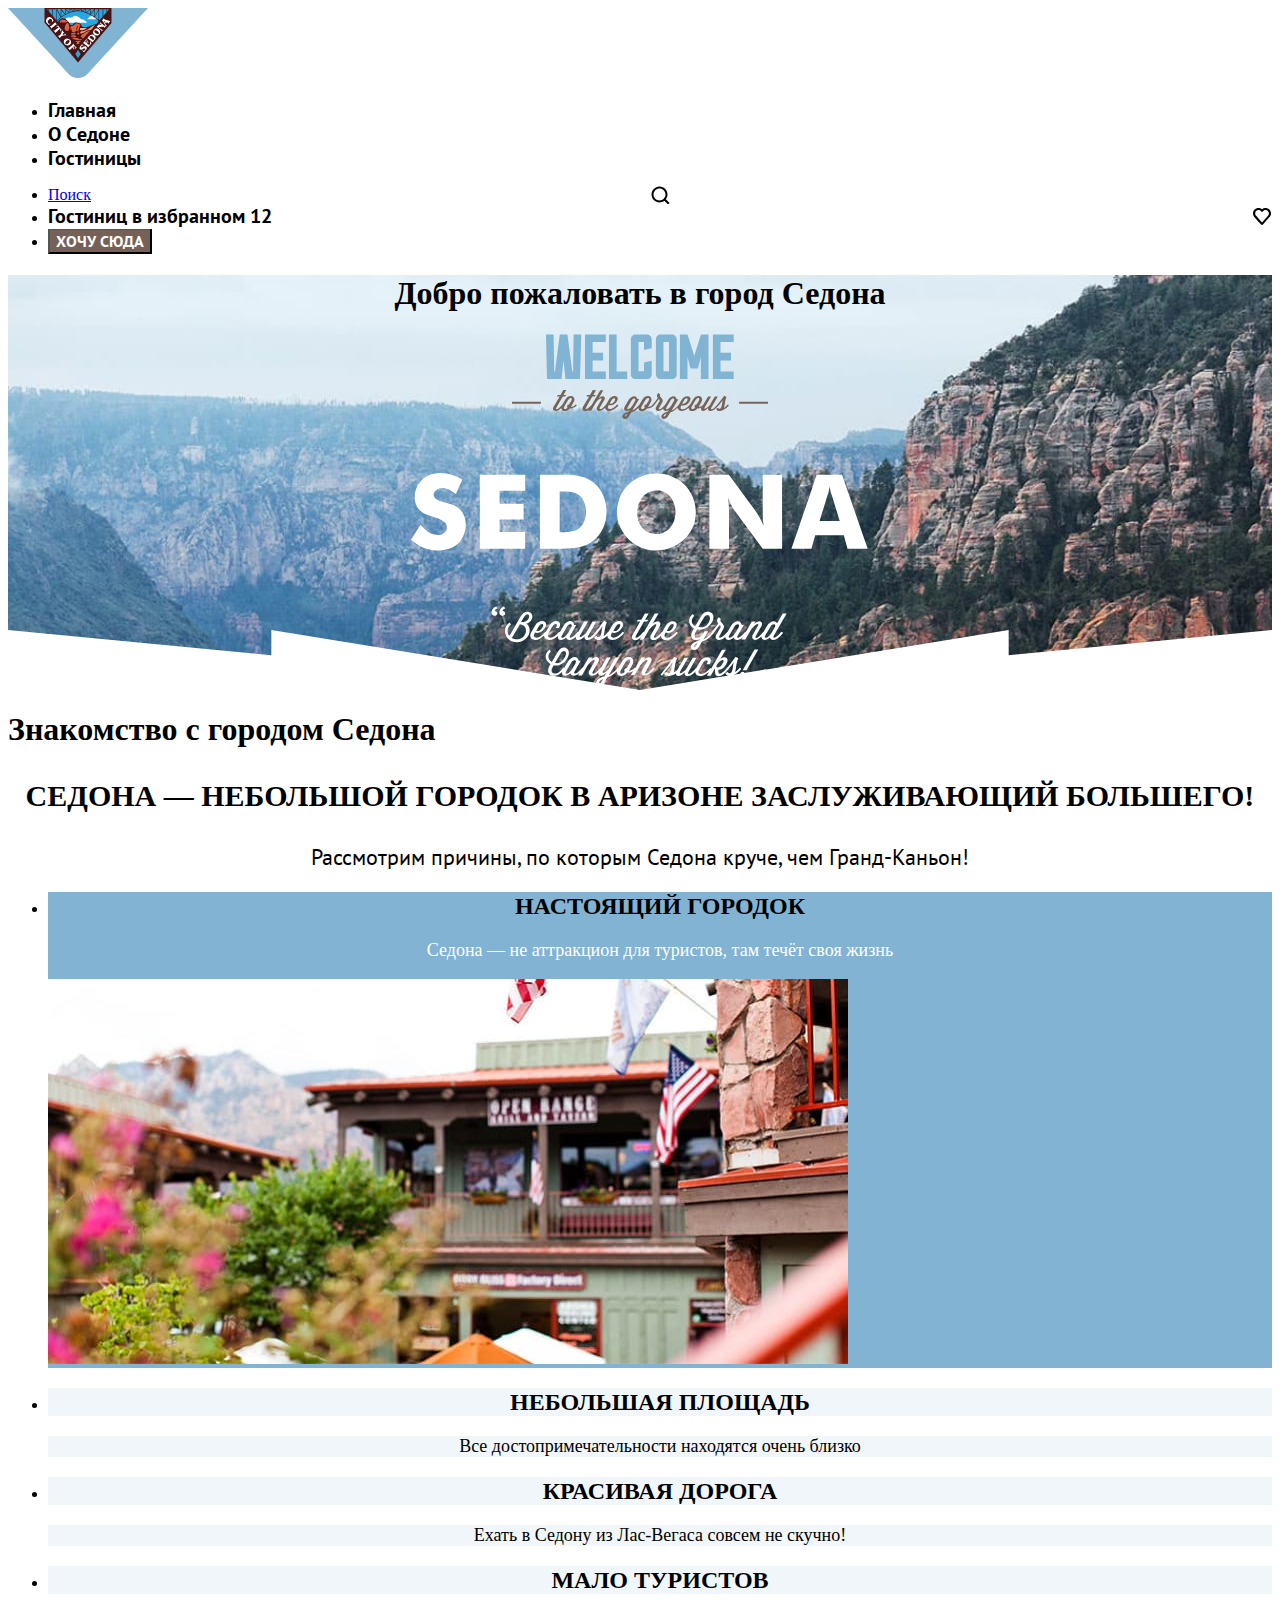
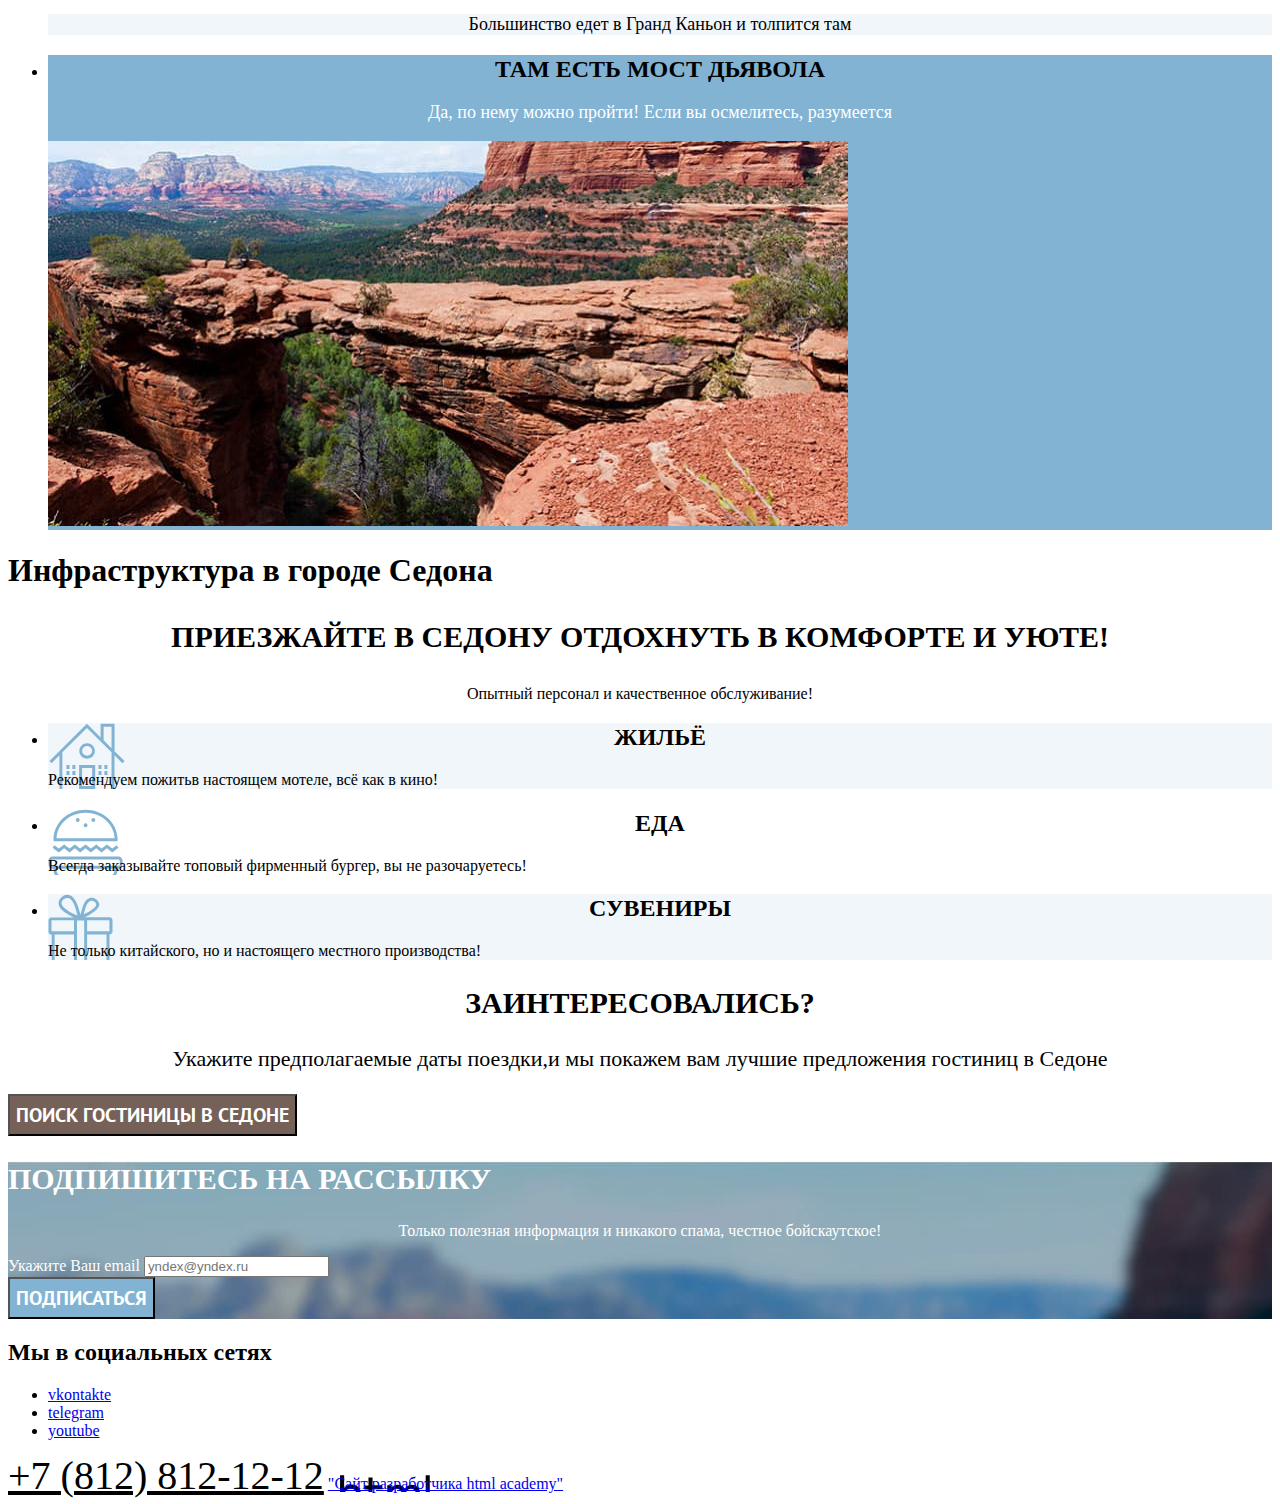
==== index.html @ d84a47a8 "Добавляет базовый стиль" ====
<!DOCTYPE html>
<html lang="ru">

  <head>
    <meta charset="utf-8">
    <link href="https://fonts.googleapis.com/css2?family=Amatic+SC:wght@400;700&display=swap" rel="stylesheet">
    <link rel="stylesheet" href="styles/styles.css">
    <title>HTML Academy: Седона</title>
  </head>

  <body>
    <header class="page-header" data-test="page-header">
      <a class="logo" href="index.html" aria-current="page">
        <img class="logo-image" src="images/logo.svg" width="140" height="70"
          alt="Коричневые горы на фоне голубого небо с белыми облаками.">
      </a>
      <nav class="navigation">
        <ul class="navigation-list">
          <li class="navigation-item">
            <a class="navigation-link" href="index.html">Главная</a>
          </li>
          <li class="navigation-item">
            <a class="navigation-link" href="#">О Cедоне</a>
          </li>
          <li class="navigation-item">
            <a class="navigation-link" href="catalog.html">Гостиницы</a>
          </li>
        </ul>
        <ul class="navigation-user">
          <li class="navigation-user-item-search">
            <a class="navigation-user-link" href="#">
              <span class="visually-hidden">Поиск
              </span>
            </a>
          </li>
          <li class="navigation-user-item-heart">
            <a class="navigation-link" href="#">
              <span class="visually-hidden">Гостиниц в избранном 12
              </span>
            </a>
          </li>
          <li class="navigation-user-item">
            <button class="navigation-button" type="submit">Хочу сюда</button>
          </li>
        </ul>
      </nav>
    </header>

    <main class="main-part">
      <section class="hero" data-test="hero">
        <h1 class="visually-hidden">Добро пожаловать в город Седона</h1>
        <img class="welcome-image" src="images/welcome.svg" width="458" height="352"
          alt="Welcome to the gorgeous Sedona, because the Grand Canyon sucks!">
      </section>
      <section class="advantages" data-test="advantages">
        <h1 class="visually-hidden">Знакомство с городом Седона</h1>
        <p class="advantages-header">Седона — небольшой городок в Аризоне заслуживающий большего!</p>
        <p class="advantages-text">Рассмотрим причины, по которым Седона круче, чем Гранд-Каньон!</p>
        <ul class="advantages-list">
          <li class="advantages-item">
            <div class="photo">
              <h2 class="advantages-title">Настоящий городок</h2>
              <p class="advantages-description">Седона — не аттракцион для туристов, там течёт своя жизнь</p>
              <img class="advantages-image" src="images/advantages.jpg" width="800" height="385"
                alt="Улица Седоны. Зеленые кусты с розовыми цветами,фасад домов, фасадные флаги вдали виднеется-размытый фон коричневых гор.">
            </div>
          </li>
          <li class="advantages-item">
            <h2 class="advantages-title">Небольшая площадь</h2>
            <p class="advantages-description">Все достопримечательности находятся очень близко</p>
          </li>
          <li class="advantages-item">
            <h2 class="advantages-title">Красивая дорога</h2>
            <p class="advantages-description">Ехать в Седону из Лас-Вегаса совсем не скучно!</p>
          </li>
          <li class="advantages-item">
            <h2 class="advantages-title">Мало туристов</h2>
            <p class="advantages-description">Большинство едет в Гранд Каньон и толпится там</p>
          </li>
          <li class="advantages-item">
            <div class="photo">
              <h2 class="advantages-title">Там есть мост дьявола</h2>
              <p class="advantages-description">Да, по нему можно пройти! Если вы осмелитесь, разумеется</p>
              <img class="advantages-image" src="images/devil-bridge.jpg" width="800" height="385"
                alt="Горный пейзажа, каменное соединение в виде моста">
            </div>
          </li>
        </ul>
      </section>

      <section class="infrastructure" data-test="infrastructure">
        <h1 class="visually-hidden">Инфраструктура в городе Седона</h1>
        <p class="infrastructure-header">Приезжайте в Седону отдохнуть в комфорте и уюте!</p>
        <p class="infrastructure-text">Опытный персонал и качественное обслуживание!</p>
        <ul class="infrastructure-list">
          <li class="infrastructure-item">
            <div class="numbers">
              <h2 class="infrastructure-title">Жильё</h2>
              <p class="infrastructure-description">Рекомендуем пожитьв настоящем мотеле, всё как в кино!</p>
            </div>
          </li>

          <li class="infrastructure-item">
            <div class="food">
              <h2 class="infrastructure-title">Еда</h2>
              <p class="infrastructure-description">Всегда заказывайте топовый фирменный бургер, вы не разочаруетесь!
              </p>
            </div>
          </li>

          <li class="infrastructure-item">
            <div class="souvenir">
              <h2 class="infrastructure-title">Сувениры</h2>
              <p class="infrastructure-description">Не только китайского, но и настоящего местного производства!</p>
            </div>
          </li>
        </ul>
      </section>

      <section class="search" data-test="search">
        <h2 class="search-header">Заинтересовались?</h2>
        <p class="search-text">Укажите предполагаемые даты поездки,и мы покажем вам лучшие предложения гостиниц в
          Седоне
        </p>
        <button class="search-button" type="button">ПОИСК ГОСТИНИЦЫ В СЕДОНЕ</button>

      </section>

    </main>

    <footer class="page-footer" data-test="main-footer">
      <section class="subscribe">
        <div class="subscribe-page">
          <h2 class="subscribe-header">Подпишитесь на рассылку</h2>
          <p class="subscribe-text">Только полезная информация и никакого спама, честное бойскаутское!</p>
          <form class="subscribe-form" action="https://echo.htmlacademy.ru/" method="post">
            <label for="subscribe-email">Укажите Ваш email</label>
            <input type="email" id="subscribe-email" aria-label="Ваш e-mail" placeholder="yndex@yndex.ru">
            <button class="subscribe-button" type="submit">Подписаться</button>
          </form>
        </div>
      </section>


      <section class="contact">
        <h2 class="visually-hidden">Мы в социальных сетях</h2>
        <ul class="contact-list">
          <li class="contact-item">
            <div class="vkontakte">
              <a class="-contact-button" href="https://vk.com/htmlacademy">
                <span class="visually-hidden">vkontakte</span>
              </a>
            </div>
          </li>
          <li class="contact-item">
            <div class="telegram">
              <a class="button" href="https://t.me/htmlacademy">
                <span class="visually-hidden">telegram</span>
              </a>
            </div>
          </li>
          <li class="contact-item">
            <div class="youtube">
              <a class="contact-button" href="https://www.youtube.com/user/htmlacademyru">
                <span class="visually-hidden">youtube</span>
              </a>
            </div>
          </li>

        </ul>
        <a class="contact-phon" href="tel:88128121212"> +7 (812) 812-12-12</a>
        <a class="contact-website-htmlacademy" href="https://htmlacademy.ru">
          <span class="visually-hidden">"Сайт разработчика html academy"</span>
        </a>
      </section>
    </footer>

  </body>

</html>
---- styles/styles.css ----
@font-face {
  font-family: "PT Sans";
  font-style: normal;
  font-weight: 400;
  src: url("../fonts/ptsans-400.woff2") format("woff2");
  font-display: swap;
}

@font-face {
  font-family: "PT Sans";
  font-style: normal;
  font-weight: 700;
  src: url("../fonts/ptsans-700.woff2") format("woff2");
  font-display: swap;
}

@font-face {
  font-family: "PT Sans";
  font-style: italic;
  font-weight: 400;
  src: url("../fonts/ptsans-400-italic.woff2") format("woff2");
  font-display: swap;
}

@font-face {
  font-family: "PT Sans";
  font-style: italic;
  font-weight: 700;
  src: url("../fonts/ptsans-700-italic.woff2") format("woff2");
  font-display: swap;
}

/* PT Sans Narrow */
@font-face {
  font-family: "PT Sans Narrow";
  font-style: normal;
  font-weight: 700;
  src: url("../fonts/ptsans-narrow-bold.woff2") format("woff2");
  font-display: swap;
}

.body {
  font-family: "PT Sans", sans-serif;
  font-size: 22px;
  line-height: 26px;
  color: #333333;
  background-color: #F2F2F2;
}

.page-header {
  color: #000000;
  background-color: #FFFFFF;
}

.navigation-link {
  font-family: "PT Sans";
  font-size: 20px;
  line-height: 24px;
  font-style: normal;
  font-weight: 700;
  text-decoration: none;
  text-align: center;
  color: #000000;
  background-color: #FFFFFF;
}

.navigation-button {
  font-family: 'PT Sans';
  font-style: normal;
  font-weight: 700;
  font-size: 16px;
  line-height: 20px;
  display: flex;
  align-items: center;
  text-align: center;
  text-transform: uppercase;
  text-decoration: none;
  color: #FFFFFF;
  background-color: #756157;
}

.navigation-user-item-search {
  background-image: url(../images/icons/search.svg);
  background-repeat: no-repeat;
  color: #000000;
  background-color: #ffffff;
  background-position: center
}

.navigation-user-item-heart {
  background-image: url(../images/icons/heart.svg);
  background-repeat: no-repeat;
  color: #000000;
  background-color: #ffffff;
  background-position: right;
}

.main-part {
  background-color: #FFFFFF;
}

.hero {
  background-image: url(../images/white-element.svg), url(../images/index-background.jpg);
  background-repeat: no-repeat;
  background-size: 100% auto, cover;
  text-align: center;
  color: #000000;
  background-color: #ffffff;
  background-position: center bottom, center top;
}

.advantages-header {
  font-style: normal;
  font-weight: 700;
  font-size: 30px;
  line-height: 36px;
  text-align: center;
  text-transform: uppercase;
  color: inherit;
}

.advantages-text {
  font-family: "PT Sans", sans-serif;
  font-size: 22px;
  line-height: 26px;
  font-weight: 400;
  text-align: center;
}

.advantages-title {
  font-style: normal;
  font-weight: 700;
  font-size: 24px;
  line-height: 28px;
  text-align: center;
  text-transform: uppercase;
  color: #000000;
  background-color: #83B3D31F;
}

.advantages-description {
  font-style: normal;
  font-size: 18px;
  line-height: 21px;
  font-weight: 400;
  text-align: center;
  color: inherit;
  background-color: #83B3D31F;
}

.infrastructure-header {
  font-style: normal;
  font-weight: 700;
  font-size: 30px;
  line-height: 36px;
  text-align: center;
  text-transform: uppercase;
  color: inherit
}

.infrastructure-text {
  font-style: normal;
  font-weight: 400;
  text-align: center;
  color: inherit;
}

.infrastructure-title {
  font-style: normal;
  font-weight: 700;
  font-size: 24px;
  line-height: 28px;
  text-align: center;
  text-transform: uppercase;
}

.advantages-description {
  font-style: normal;
  font-size: 18px;
  line-height: 21px;
  font-weight: 400;
  text-align: center;
  color: inherit;
}

.photo {
  color: #FFFFFF;
  background-color: #82B3D3;
}

.numbers {
  background-image: url("../images/advantege/numbers.svg");
  color: inherit;
  background-repeat: no-repeat;
  background-color: #83B3D31F
}

.food {
  background-image: url("../images/advantege/food.svg");
  color: inherit;
  background-color: #FFFFFF;
  background-repeat: no-repeat;
}

.souvenir {
  background-image: url("../images/advantege/souvenir.svg");
  color: inherit;
  background-repeat: no-repeat;
  background-color: #83B3D31F
}

.search-header {
  font-style: normal;
  font-weight: 700;
  font-size: 30px;
  line-height: 36px;
  text-align: center;
  text-transform: uppercase;
  color: #000000;
}

.search-text {
  font-style: normal;
  font-weight: 400;
  font-size: 22px;
  text-align: center;
  color: inherit;
}

.search-button {
  font-family: "PT Sans";
  font-style: normal;
  font-weight: 700;
  font-size: 20px;
  line-height: 36px;
  display: flex;
  align-items: center;
  text-align: center;
  text-transform: uppercase;
  color: #FFFFFF;
  background-color: #756157;
}

.page-footer {
  color: #000000;
  background-color: #FFFFFF;
}

.subscribe-page {
  background-image: url("../images/subscribe.jpg");
  background-repeat: no-repeat;
  background-size: 100% auto;
  color: #FFFFFF;
  background-color: #000000;
}

.subscribe-header {
  font-style: normal;
  font-weight: 700;
  font-size: 30px;
  line-height: 36px;
  text-transform: uppercase;
}

.subscribe-text {
  font-style: normal;
  font-weight: 400;
  text-align: center;
}

.subscribe-email {
  font-family: "PT Sans";
  font-style: normal;
  font-weight: 400;
  font-size: 18px;
  line-height: 24px;
  display: flex;
  align-items: center;
  color: #000000;
  background-color: #FFFFFF;
}

.subscribe-button {
  font-family: "PT Sans";
  font-style: normal;
  font-weight: 700;
  font-size: 20px;
  line-height: 36px;
  display: flex;
  align-items: center;
  text-align: center;
  text-transform: uppercase;
  color: #FFFFFF;
  background-color: #82B3D3;
}

.vkontakte {
  background-image: url("../images/social-networks/vkontakte.svg");
  background-repeat: no-repeat;
  background-size: 100% auto;
}

.telegram {
  background-image: url("../images/social-networks/telegram.svg");
  background-repeat: no-repeat;
  background-size: 100% auto;
}

.youtube {
  background-image: url("../images/social-networks/youtube.svg");
  background-repeat: no-repeat;
  background-size: 100% auto;
}

.contact-phon {
  font-style: normal;
  font-weight: 400;
  font-size: 40px;
  line-height: 40px;
  text-align: center;
  text-transform: uppercase;
  color: #000000;
}

.contact-website-htmlacademy {
  background-image: url("../images/html-academy.svg");
  background-repeat: no-repeat;
  background-size: 100% auto;
}

.main-internal {
  color: #000000;
  background-color: #FFFFFF;
}

.breadcrumbs-link {
  font-style: normal;
  font-weight: 400;
  font-size: 16px;
  line-height: 21px;
  color: #FFFFFF;
  background-color: #000000;
  text-decoration: none;
  text-align: center;
}

.filter-hotels {
  font-style: normal;
  font-weight: 700;
  font-size: 60px;
  line-height: 78px;
  color: #FFFFFF;
  background-color: #000000;
}

.filter-title {
  font-style: normal;
  font-weight: 700;
  font-size: 20px;
  line-height: 24px;
  text-transform: capitalize;
  color: #FFFFFF;
  background-color: #000000;
}

.control-input {
  font-family: "PT Sans";
  font-style: normal;
  font-weight: 400;
  font-size: 18px;
  line-height: 23px;
  color: #FFFFFF;
  background-color: #000000;
}

.filter-item {
  font-style: normal;
  font-weight: 400;
  font-size: 18px;
  line-height: 23px;
  color: #FFFFFF;
  background-color: #000000;
}

.button-submit {
  font-family: "PT Sans";
  font-style: normal;
  font-weight: 700;
  font-size: 16px;
  line-height: 20px;
  display: flex;
  align-items: center;
  text-align: center;
  text-transform: uppercase;
  text-decoration: none;
  color: #FFFFFF;
  background-color: #82B3D3;
}

.button-reset {
  font-family: "PT Sans";
  font-style: normal;
  font-weight: 700;
  font-size: 16px;
  line-height: 20px;
  display: flex;
  align-items: center;
  text-align: center;
  text-decoration: none;
  text-transform: uppercase;
  color: #FFFFFF;
}

.select-control {
  font-family: "PT Sans";
  font-style: normal;
  font-weight: 700;
  font-size: 30px;
  line-height: 36px;
  text-transform: uppercase;
  color: #000000;
  background-color: #FFFFFF;
}

.select-control-list {
  font-family: "PT Sans";
  font-style: normal;
  font-weight: 400;
  font-size: 18px;
  line-height: 21px;
  color: #333333;
  background-color: #FFFFFF;
}

.button-table {
  font-family: "PT Sans";
  background-image: url("../images/sorting/table.svg");
  background-repeat: no-repeat;
  font-style: normal;
  font-weight: 400;
  font-size: 18px;
  line-height: 21px;
  text-transform: lowercase;
  text-align: center;
  color: #000000;
  background-color: #FFFFFF;
}

.button-one {
  font-family: "PT Sans";
  background-image: url("../images/sorting/one.svg");
  background-repeat: no-repeat;
  font-style: normal;
  font-weight: 400;
  font-size: 18px;
  line-height: 21px;
  text-align: center;
  text-transform: lowercase;
  color: #000000;
  background-color: #FFFFFF;
}

.button-list {
  font-family: "PT Sans";
  background-image: url("../images/sorting/list.svg");
  background-repeat: no-repeat;
  font-style: normal;
  font-weight: 400;
  font-size: 18px;
  line-height: 21px;
  text-align: center;
  text-transform: lowercase;
  color: #000000;
  background-color: #FFFFFF;
}

.hotel-card-title {
  font-style: normal;
  font-weight: 700;
  font-size: 24px;
  line-height: 28px;
  color: #000000;
  background-color: #FFFFFF;
}

.hotel-card-type hotel-card-price {
  font-family: 'PT Sans';
  font-style: normal;
  font-weight: 400;
  font-size: 18px;
  line-height: 21px;
  color: #333333;
  background-color: #FFFFFF;
}

.button-more {
  font-family: 'PT Sans';
  font-style: normal;
  font-weight: 700;
  font-size: 16px;
  line-height: 20px;
  display: flex;
  align-items: center;
  text-align: center;
  text-transform: uppercase;
  color: #FFFFFF;
  background-color: #756157;
  text-decoration: none;
}

.button-favorites-active {
  font-family: 'PT Sans';
  font-style: normal;
  font-weight: 700;
  font-size: 16px;
  line-height: 20px;
  display: flex;
  align-items: center;
  text-align: center;
  text-transform: uppercase;
  color: #FFFFFF;
  flex: none;
  text-decoration: none;
  background-color: #7DB54F;
}

.button-favorites {
  font-family: 'PT Sans';
  font-style: normal;
  font-weight: 700;
  font-size: 16px;
  line-height: 20px;
  display: flex;
  align-items: center;
  text-align: center;
  text-decoration: none;
  text-transform: uppercase;
  color: #FFFFFF;
  flex: none;
  background-color: #82B3D3;
}

.pagination-item {
  font-family: 'PT Sans';
  font-size: 20px;
  line-height: 36px;
  color: #FFFFFF;
  text-decoration: none;
}

.pagination-item-current {
  font-family: 'PT Sans';
  font-style: normal;
  font-weight: 700;
  font-size: 20px;
  line-height: 36px;
  display: flex;
  align-items: center;
  text-align: center;
  text-decoration: none;
  text-transform: uppercase;
  color: #000000;
  background-color: #F2F2F2;
}

pagination-item-next {
  font-family: 'PT Sans';
  font-style: normal;
  font-weight: 400;
  font-size: 22px;
  line-height: 26px;
  text-decoration: none;

}
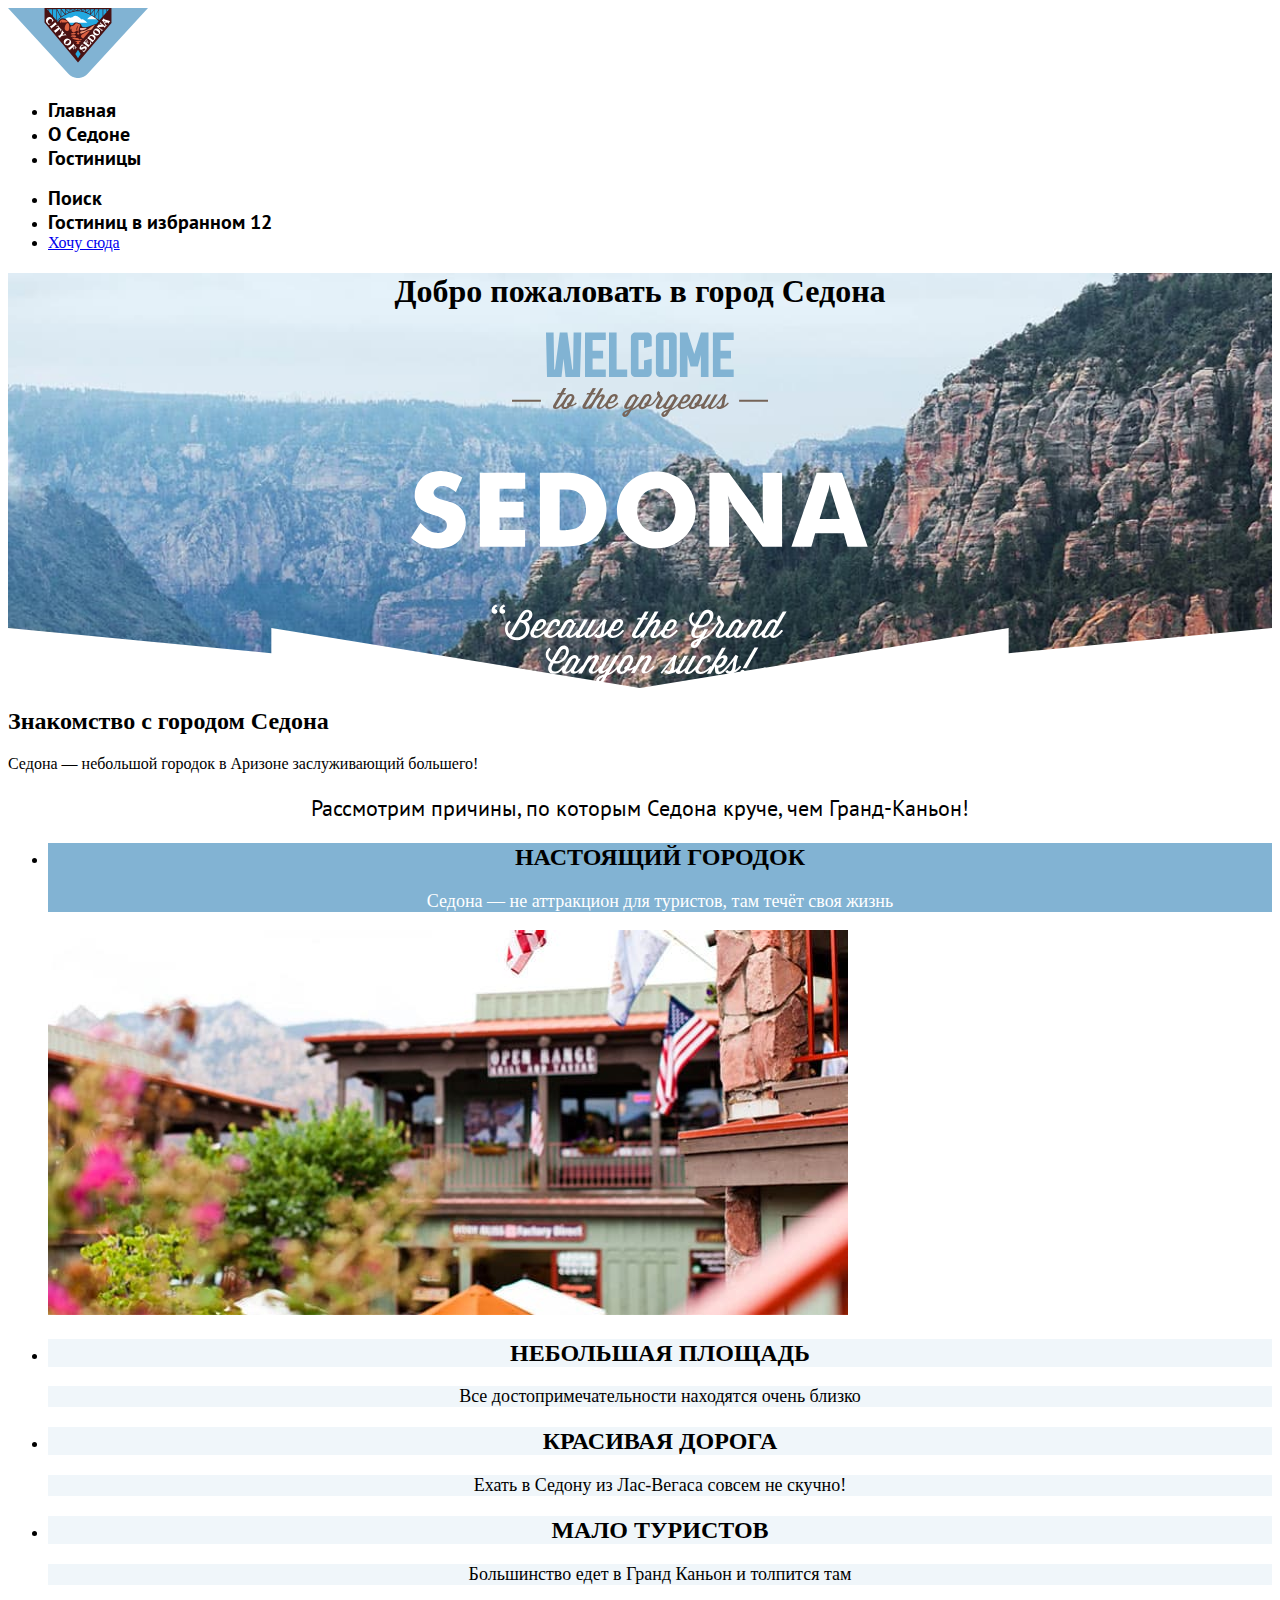
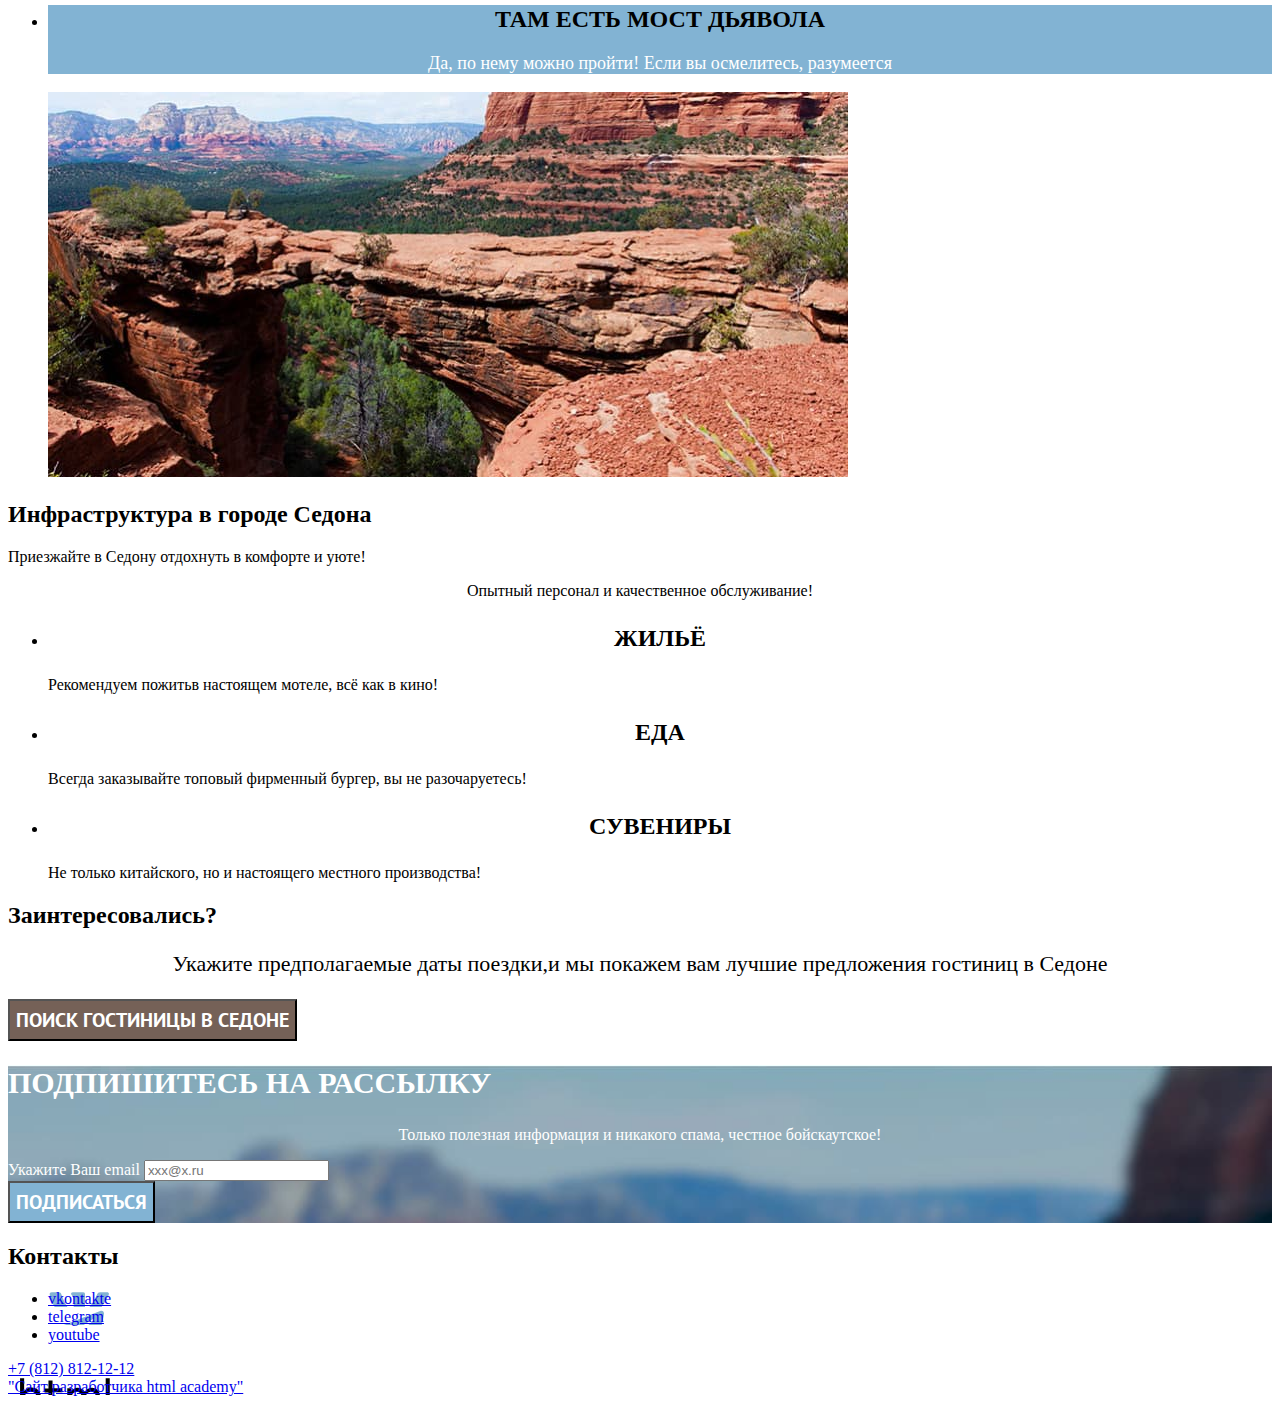
==== commit c403430c: "Добавляет Сетку для главной страницы" ====
--- a/index.html
+++ b/index.html
@@ -3,178 +3,169 @@
 
   <head>
     <meta charset="utf-8">
-    <link href="https://fonts.googleapis.com/css2?family=Amatic+SC:wght@400;700&display=swap" rel="stylesheet">
+    <link rel="stylesheet" href="styles/normalize.css">
     <link rel="stylesheet" href="styles/styles.css">
     <title>HTML Academy: Седона</title>
   </head>
 
   <body>
-    <header class="page-header" data-test="page-header">
-      <a class="logo" href="index.html" aria-current="page">
-        <img class="logo-image" src="images/logo.svg" width="140" height="70"
-          alt="Коричневые горы на фоне голубого небо с белыми облаками.">
-      </a>
-      <nav class="navigation">
-        <ul class="navigation-list">
-          <li class="navigation-item">
-            <a class="navigation-link" href="index.html">Главная</a>
-          </li>
-          <li class="navigation-item">
-            <a class="navigation-link" href="#">О Cедоне</a>
-          </li>
-          <li class="navigation-item">
-            <a class="navigation-link" href="catalog.html">Гостиницы</a>
-          </li>
-        </ul>
-        <ul class="navigation-user">
-          <li class="navigation-user-item-search">
-            <a class="navigation-user-link" href="#">
-              <span class="visually-hidden">Поиск
-              </span>
-            </a>
-          </li>
-          <li class="navigation-user-item-heart">
-            <a class="navigation-link" href="#">
-              <span class="visually-hidden">Гостиниц в избранном 12
-              </span>
-            </a>
-          </li>
-          <li class="navigation-user-item">
-            <button class="navigation-button" type="submit">Хочу сюда</button>
-          </li>
-        </ul>
-      </nav>
-    </header>
+    <div class="container">
+      <header class="page-header" data-test="page-header">
+        <a class="logo" href="index.html" aria-current="page">
+          <img class="logo-image" src="images/logo.svg" width="140" height="70"
+            alt="Коричневые горы на фоне голубого небо с белыми облаками.">
+        </a>
+        <nav class="navigation">
+          <ul class="navigation-list">
+            <li class="navigation-item">
+              <a class="navigation-link" href="index.html">Главная</a>
+            </li>
+            <li class="navigation-item">
+              <a class="navigation-link" href="#">О Cедоне</a>
+            </li>
+            <li class="navigation-item">
+              <a class="navigation-link" href="catalog.html">Гостиницы</a>
+            </li>
+          </ul>
+          <ul class="navigation-list navigation-user">
+            <li class="navigation-item">
+              <a class="navigation-link" href="#">
+                <span class="visually-hidden">Поиск</span>
+              </a>
+            </li>
+            <li class="navigation-item">
+              <a class="navigation-link" href="#">
+                <span class="visually-hidden">Гостиниц в избранном </span>
+                <span class="navigation-user-quantity">12</span>
+              </a>
+            </li>
+            <li class="navigation-user-item">
+              <a class="navigation-user-button" href="#">Хочу сюда</a>
+            </li>
+          </ul>
+        </nav>
+      </header>
 
-    <main class="main-part">
-      <section class="hero" data-test="hero">
-        <h1 class="visually-hidden">Добро пожаловать в город Седона</h1>
-        <img class="welcome-image" src="images/welcome.svg" width="458" height="352"
-          alt="Welcome to the gorgeous Sedona, because the Grand Canyon sucks!">
-      </section>
-      <section class="advantages" data-test="advantages">
-        <h1 class="visually-hidden">Знакомство с городом Седона</h1>
-        <p class="advantages-header">Седона — небольшой городок в Аризоне заслуживающий большего!</p>
-        <p class="advantages-text">Рассмотрим причины, по которым Седона круче, чем Гранд-Каньон!</p>
-        <ul class="advantages-list">
-          <li class="advantages-item">
-            <div class="photo">
-              <h2 class="advantages-title">Настоящий городок</h2>
-              <p class="advantages-description">Седона — не аттракцион для туристов, там течёт своя жизнь</p>
-              <img class="advantages-image" src="images/advantages.jpg" width="800" height="385"
-                alt="Улица Седоны. Зеленые кусты с розовыми цветами,фасад домов, фасадные флаги вдали виднеется-размытый фон коричневых гор.">
+      <main class="main-container main-part">
+        <div class="page-container">
+          <section class="hero" data-test="hero">
+            <h1 class="visually-hidden">Добро пожаловать в город Седона</h1>
+            <img class="welcome-image" src="images/welcome.svg" width="458" height="352"
+              alt="Welcome to the gorgeous Sedona, because the Grand Canyon sucks!">
+          </section>
+          <section class="advantages" data-test="advantages">
+            <h2 class="visually-hidden">Знакомство с городом Седона</h2>
+            <p class="advantages-basic">Седона — небольшой городок в Аризоне заслуживающий большего!</p>
+            <p class="advantages-text">Рассмотрим причины, по которым Седона круче, чем Гранд-Каньон!</p>
+            <ul class="advantages-list">
+              <li class="photo-advantages-item">
+                <div class="photo">
+                  <h2 class="advantages-title">Настоящий городок</h2>
+                  <p class="advantages-description">Седона — не аттракцион для туристов, там течёт своя жизнь</p>
+                </div>
+                <img class="advantages-image" src="images/advantages.jpg" width="800" height="385"
+                  alt="Улица Седоны. Зеленые кусты с розовыми цветами,фасад домов, фасадные флаги вдали виднеется-размытый фон коричневых гор.">
+              </li>
+              <li class="advantages-item">
+                <div class="columns-advantages-item">
+                  <h2 class="advantages-title">Небольшая площадь</h2>
+                  <p class="advantages-description">Все достопримечательности находятся очень близко</p>
+                </div>
+              </li>
+              <li class="advantages-item">
+                <div class="columns-advantages-item">
+                  <h2 class="advantages-title">Красивая дорога</h2>
+                  <p class="advantages-description">Ехать в Седону из Лас-Вегаса совсем не скучно!</p>
+                </div>
+              </li>
+              <li class="advantages-item">
+                <div class="columns-advantages-item">
+                  <h2 class="advantages-title">Мало туристов</h2>
+                  <p class="advantages-description">Большинство едет в Гранд Каньон и толпится там</p>
+                </div>
+              </li>
+              <li class="photo-advantages-item">
+                <div class="photo">
+                  <h2 class="advantages-title">Там есть мост дьявола</h2>
+                  <p class="advantages-description">Да, по нему можно пройти! Если вы осмелитесь, разумеется</p>
+                </div>
+                <img class="advantages-image" src="images/devil-bridge.jpg" width="800" height="385"
+                  alt="Горный пейзажа, каменное соединение в виде моста">
+              </li>
+            </ul>
+          </section>
+          <section class="infrastructure" data-test="infrastructure">
+            <h2 class="visually-hiddenparental">Инфраструктура в городе Седона</h2>
+            <p class="infrastructure-basic">Приезжайте в Седону отдохнуть в комфорте и уюте!</p>
+            <p class="infrastructure-text">Опытный персонал и качественное обслуживание!</p>
+            <ul class="infrastructure-list">
+              <li class="infrastructure-item">
+                <h3 class="infrastructure-title">Жильё</h3>
+                <p class="infrastructure-description">Рекомендуем пожитьв настоящем мотеле, всё как в кино!</p>
+              </li>
+              <li class="infrastructure-item">
+                <h3 class="infrastructure-title">Еда</h3>
+                <p class="infrastructure-description">Всегда заказывайте топовый фирменный бургер, вы не
+                  разочаруетесь! </p>
+              </li>
+              <li class="infrastructure-item">
+                <div class="title">
+                  <h3 class="infrastructure-title">Сувениры</h3>
+                </div>
+                <div class="description">
+                  <p class="infrastructure-description">Не только китайского, но и настоящего местного производства!
+                  </p>
+                </div>
+              </li>
+            </ul>
+          </section>
+          <section class="search" data-test="search">
+            <h2 class="search-basic">Заинтересовались?</h2>
+            <p class="search-text">Укажите предполагаемые даты поездки,и мы покажем вам лучшие предложения гостиниц в
+              Седоне </p>
+            <button class="search-button" type="button">Поиск гостиницы в Седоне </button>
+          </section>
+          <section class="subscribe">
+            <div class="subscribe-page">
+              <h2 class="subscribe-header">Подпишитесь на рассылку</h2>
+              <p class="subscribe-text">Только полезная информация и никакого спама, честное бойскаутское!</p>
+              <form class="subscribe-form" action="https://echo.htmlacademy.ru/" method="post">
+                <label for="subscribe-email">Укажите Ваш email</label>
+                <input type="email" id="subscribe-email" aria-label="Ваш e-mail" placeholder="xxx@x.ru">
+                <button class="subscribe-button" type="submit">Подписаться</button>
+              </form>
             </div>
-          </li>
-          <li class="advantages-item">
-            <h2 class="advantages-title">Небольшая площадь</h2>
-            <p class="advantages-description">Все достопримечательности находятся очень близко</p>
-          </li>
-          <li class="advantages-item">
-            <h2 class="advantages-title">Красивая дорога</h2>
-            <p class="advantages-description">Ехать в Седону из Лас-Вегаса совсем не скучно!</p>
-          </li>
-          <li class="advantages-item">
-            <h2 class="advantages-title">Мало туристов</h2>
-            <p class="advantages-description">Большинство едет в Гранд Каньон и толпится там</p>
-          </li>
-          <li class="advantages-item">
-            <div class="photo">
-              <h2 class="advantages-title">Там есть мост дьявола</h2>
-              <p class="advantages-description">Да, по нему можно пройти! Если вы осмелитесь, разумеется</p>
-              <img class="advantages-image" src="images/devil-bridge.jpg" width="800" height="385"
-                alt="Горный пейзажа, каменное соединение в виде моста">
-            </div>
-          </li>
-        </ul>
-      </section>
+          </section>
+        </div>
+      </main>
 
-      <section class="infrastructure" data-test="infrastructure">
-        <h1 class="visually-hidden">Инфраструктура в городе Седона</h1>
-        <p class="infrastructure-header">Приезжайте в Седону отдохнуть в комфорте и уюте!</p>
-        <p class="infrastructure-text">Опытный персонал и качественное обслуживание!</p>
-        <ul class="infrastructure-list">
-          <li class="infrastructure-item">
-            <div class="numbers">
-              <h2 class="infrastructure-title">Жильё</h2>
-              <p class="infrastructure-description">Рекомендуем пожитьв настоящем мотеле, всё как в кино!</p>
-            </div>
-          </li>
+      <footer class="page-footer" data-test="main-footer">
 
-          <li class="infrastructure-item">
-            <div class="food">
-              <h2 class="infrastructure-title">Еда</h2>
-              <p class="infrastructure-description">Всегда заказывайте топовый фирменный бургер, вы не разочаруетесь!
-              </p>
-            </div>
-          </li>
-
-          <li class="infrastructure-item">
-            <div class="souvenir">
-              <h2 class="infrastructure-title">Сувениры</h2>
-              <p class="infrastructure-description">Не только китайского, но и настоящего местного производства!</p>
-            </div>
-          </li>
-        </ul>
-      </section>
-
-      <section class="search" data-test="search">
-        <h2 class="search-header">Заинтересовались?</h2>
-        <p class="search-text">Укажите предполагаемые даты поездки,и мы покажем вам лучшие предложения гостиниц в
-          Седоне
-        </p>
-        <button class="search-button" type="button">ПОИСК ГОСТИНИЦЫ В СЕДОНЕ</button>
-
-      </section>
-
-    </main>
-
-    <footer class="page-footer" data-test="main-footer">
-      <section class="subscribe">
-        <div class="subscribe-page">
-          <h2 class="subscribe-header">Подпишитесь на рассылку</h2>
-          <p class="subscribe-text">Только полезная информация и никакого спама, честное бойскаутское!</p>
-          <form class="subscribe-form" action="https://echo.htmlacademy.ru/" method="post">
-            <label for="subscribe-email">Укажите Ваш email</label>
-            <input type="email" id="subscribe-email" aria-label="Ваш e-mail" placeholder="yndex@yndex.ru">
-            <button class="subscribe-button" type="submit">Подписаться</button>
-          </form>
-        </div>
-      </section>
-
-
-      <section class="contact">
-        <h2 class="visually-hidden">Мы в социальных сетях</h2>
-        <ul class="contact-list">
-          <li class="contact-item">
-            <div class="vkontakte">
-              <a class="-contact-button" href="https://vk.com/htmlacademy">
-                <span class="visually-hidden">vkontakte</span>
-              </a>
-            </div>
-          </li>
-          <li class="contact-item">
-            <div class="telegram">
-              <a class="button" href="https://t.me/htmlacademy">
+        <section class="contact">
+          <h2 class="visually-hidden">Контакты</h2>
+          <ul class="contact-list">
+            <li class="contact-item">
+              <a class="vkontakte" href="https://vk.com/htmlacademy">
+                <span class="visually-hidden">vkontakte</span></a>
+            </li>
+            <li class="contact-item">
+              <a class="telegram" href="https://t.me/htmlacademy">
                 <span class="visually-hidden">telegram</span>
               </a>
-            </div>
-          </li>
-          <li class="contact-item">
-            <div class="youtube">
-              <a class="contact-button" href="https://www.youtube.com/user/htmlacademyru">
+            </li>
+            <li class="contact-item">
+              <a class="youtub" href="https://www.youtube.com/user/htmlacademyru">
                 <span class="visually-hidden">youtube</span>
               </a>
-            </div>
-          </li>
+            </li>
+          </ul>
+          <a class="contact-telephone" href="tel:88128121212"> +7 (812) 812-12-12</a>
+        </section>
 
-        </ul>
-        <a class="contact-phon" href="tel:88128121212"> +7 (812) 812-12-12</a>
         <a class="contact-website-htmlacademy" href="https://htmlacademy.ru">
-          <span class="visually-hidden">"Сайт разработчика html academy"</span>
-        </a>
-      </section>
-    </footer>
-
+          <span class="visually-hidden">"Сайт разработчика html academy"</span> </a>
+      </footer>
+    </div>
   </body>
 
 </html>
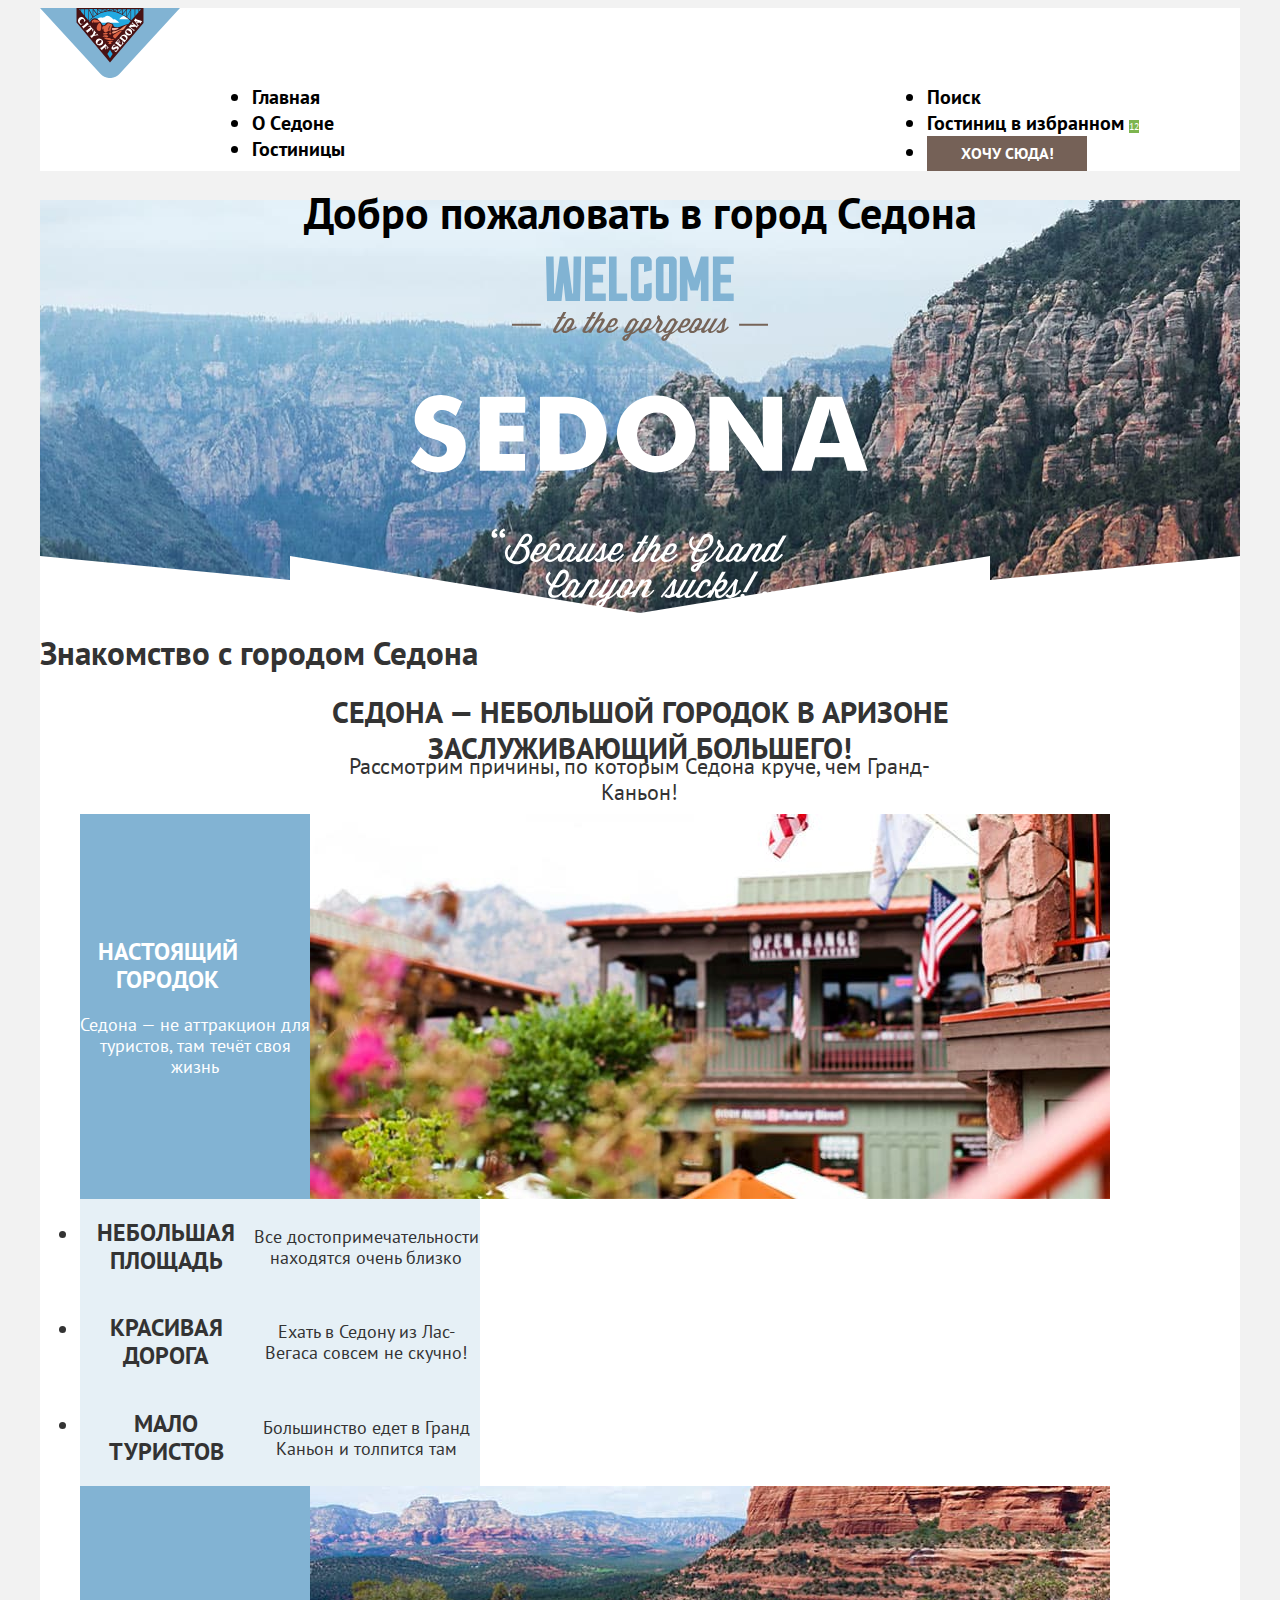
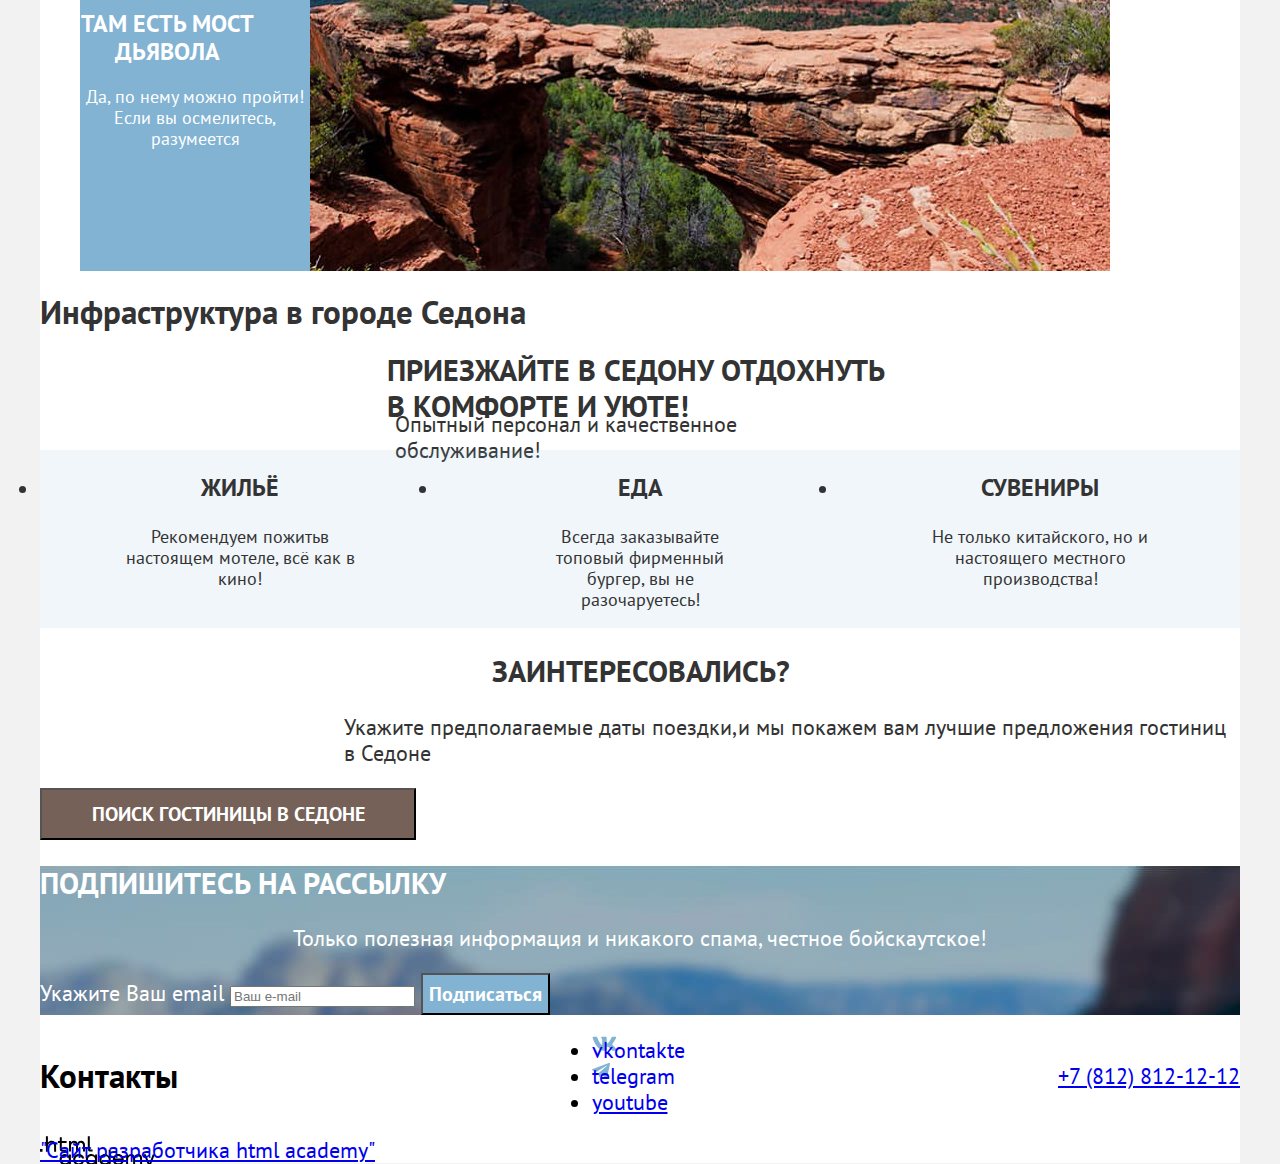
==== commit 31d2fd9c: "Добавляет Сетки страниц на флексах" ====
--- a/index.html
+++ b/index.html
@@ -3,8 +3,7 @@
 
   <head>
     <meta charset="utf-8">
-    <link rel="stylesheet" href="styles/normalize.css">
-    <link rel="stylesheet" href="styles/styles.css">
+        <link rel="stylesheet" href="styles/styles.css">
     <title>HTML Academy: Седона</title>
   </head>
 
@@ -40,103 +39,101 @@
               </a>
             </li>
             <li class="navigation-user-item">
-              <a class="navigation-user-button" href="#">Хочу сюда</a>
+              <a class="navigation-user-button" href="#">Хочу сюда!</a>
             </li>
           </ul>
         </nav>
       </header>
 
       <main class="main-container main-part">
-        <div class="page-container">
-          <section class="hero" data-test="hero">
-            <h1 class="visually-hidden">Добро пожаловать в город Седона</h1>
-            <img class="welcome-image" src="images/welcome.svg" width="458" height="352"
-              alt="Welcome to the gorgeous Sedona, because the Grand Canyon sucks!">
-          </section>
-          <section class="advantages" data-test="advantages">
-            <h2 class="visually-hidden">Знакомство с городом Седона</h2>
-            <p class="advantages-basic">Седона — небольшой городок в Аризоне заслуживающий большего!</p>
-            <p class="advantages-text">Рассмотрим причины, по которым Седона круче, чем Гранд-Каньон!</p>
-            <ul class="advantages-list">
-              <li class="photo-advantages-item">
-                <div class="photo">
-                  <h2 class="advantages-title">Настоящий городок</h2>
-                  <p class="advantages-description">Седона — не аттракцион для туристов, там течёт своя жизнь</p>
-                </div>
-                <img class="advantages-image" src="images/advantages.jpg" width="800" height="385"
-                  alt="Улица Седоны. Зеленые кусты с розовыми цветами,фасад домов, фасадные флаги вдали виднеется-размытый фон коричневых гор.">
-              </li>
-              <li class="advantages-item">
-                <div class="columns-advantages-item">
-                  <h2 class="advantages-title">Небольшая площадь</h2>
-                  <p class="advantages-description">Все достопримечательности находятся очень близко</p>
-                </div>
-              </li>
-              <li class="advantages-item">
-                <div class="columns-advantages-item">
-                  <h2 class="advantages-title">Красивая дорога</h2>
-                  <p class="advantages-description">Ехать в Седону из Лас-Вегаса совсем не скучно!</p>
-                </div>
-              </li>
-              <li class="advantages-item">
-                <div class="columns-advantages-item">
-                  <h2 class="advantages-title">Мало туристов</h2>
-                  <p class="advantages-description">Большинство едет в Гранд Каньон и толпится там</p>
-                </div>
-              </li>
-              <li class="photo-advantages-item">
-                <div class="photo">
-                  <h2 class="advantages-title">Там есть мост дьявола</h2>
-                  <p class="advantages-description">Да, по нему можно пройти! Если вы осмелитесь, разумеется</p>
-                </div>
-                <img class="advantages-image" src="images/devil-bridge.jpg" width="800" height="385"
-                  alt="Горный пейзажа, каменное соединение в виде моста">
-              </li>
-            </ul>
-          </section>
-          <section class="infrastructure" data-test="infrastructure">
-            <h2 class="visually-hiddenparental">Инфраструктура в городе Седона</h2>
-            <p class="infrastructure-basic">Приезжайте в Седону отдохнуть в комфорте и уюте!</p>
-            <p class="infrastructure-text">Опытный персонал и качественное обслуживание!</p>
-            <ul class="infrastructure-list">
-              <li class="infrastructure-item">
-                <h3 class="infrastructure-title">Жильё</h3>
-                <p class="infrastructure-description">Рекомендуем пожитьв настоящем мотеле, всё как в кино!</p>
-              </li>
-              <li class="infrastructure-item">
-                <h3 class="infrastructure-title">Еда</h3>
-                <p class="infrastructure-description">Всегда заказывайте топовый фирменный бургер, вы не
-                  разочаруетесь! </p>
-              </li>
-              <li class="infrastructure-item">
-                <div class="title">
-                  <h3 class="infrastructure-title">Сувениры</h3>
-                </div>
-                <div class="description">
-                  <p class="infrastructure-description">Не только китайского, но и настоящего местного производства!
-                  </p>
-                </div>
-              </li>
-            </ul>
-          </section>
-          <section class="search" data-test="search">
-            <h2 class="search-basic">Заинтересовались?</h2>
-            <p class="search-text">Укажите предполагаемые даты поездки,и мы покажем вам лучшие предложения гостиниц в
-              Седоне </p>
-            <button class="search-button" type="button">Поиск гостиницы в Седоне </button>
-          </section>
-          <section class="subscribe">
-            <div class="subscribe-page">
-              <h2 class="subscribe-header">Подпишитесь на рассылку</h2>
-              <p class="subscribe-text">Только полезная информация и никакого спама, честное бойскаутское!</p>
-              <form class="subscribe-form" action="https://echo.htmlacademy.ru/" method="post">
-                <label for="subscribe-email">Укажите Ваш email</label>
-                <input type="email" id="subscribe-email" aria-label="Ваш e-mail" placeholder="xxx@x.ru">
-                <button class="subscribe-button" type="submit">Подписаться</button>
-              </form>
-            </div>
-          </section>
-        </div>
+        <section class="hero" data-test="hero">
+          <h1 class="visually-hidden">Добро пожаловать в город Седона</h1>
+          <img class="welcome-image" src="images/welcome.svg" width="458" height="352"
+            alt="Welcome to the gorgeous Sedona, because the Grand Canyon sucks!">
+        </section>
+        <section class="advantages" data-test="advantages">
+          <h2 class="visually-hidden">Знакомство с городом Седона</h2>
+          <p class="advantages-basic">Седона — небольшой городок в Аризоне заслуживающий большего!</p>
+          <p class="advantages-text">Рассмотрим причины, по которым Седона круче, чем Гранд-Каньон!</p>
+          <ul class="advantages-list">
+            <li class="photo-advantages-item">
+              <div class="photo">
+                <h2 class="advantages-title">Настоящий городок</h2>
+                <p class="advantages-description">Седона — не аттракцион для туристов, там течёт своя жизнь</p>
+              </div>
+              <img class="advantages-image" src="images/advantages.jpg" width="800" height="385"
+                alt="Улица Седоны. Зеленые кусты с розовыми цветами,фасад домов, фасадные флаги вдали виднеется-размытый фон коричневых гор.">
+            </li>
+            <li class="advantages-item">
+              <div class="columns-advantages-item">
+                <h2 class="advantages-title">Небольшая площадь</h2>
+                <p class="advantages-description">Все достопримечательности находятся очень близко</p>
+              </div>
+            </li>
+            <li class="advantages-item">
+              <div class="columns-advantages-item">
+                <h2 class="advantages-title">Красивая дорога</h2>
+                <p class="advantages-description">Ехать в Седону из Лас-Вегаса совсем не скучно!</p>
+              </div>
+            </li>
+            <li class="advantages-item">
+              <div class="columns-advantages-item">
+                <h2 class="advantages-title">Мало туристов</h2>
+                <p class="advantages-description">Большинство едет в Гранд Каньон и толпится там</p>
+              </div>
+            </li>
+            <li class="photo-advantages-item">
+              <div class="photo">
+                <h2 class="advantages-title">Там есть мост дьявола</h2>
+                <p class="advantages-description">Да, по нему можно пройти! Если вы осмелитесь, разумеется</p>
+              </div>
+              <img class="advantages-image" src="images/devil-bridge.jpg" width="800" height="385"
+                alt="Горный пейзажа, каменное соединение в виде моста">
+            </li>
+          </ul>
+        </section>
+        <section class="infrastructure" data-test="infrastructure">
+          <h2 class="visually-hiddenparental">Инфраструктура в городе Седона</h2>
+          <p class="infrastructure-basic">Приезжайте в Седону отдохнуть в комфорте и уюте!</p>
+          <p class="infrastructure-text">Опытный персонал и качественное обслуживание!</p>
+          <ul class="infrastructure-list">
+            <li class="infrastructure-item">
+              <h3 class="infrastructure-title">Жильё</h3>
+              <p class="infrastructure-description">Рекомендуем пожитьв настоящем мотеле, всё как в кино!</p>
+            </li>
+            <li class="infrastructure-item">
+              <h3 class="infrastructure-title">Еда</h3>
+              <p class="infrastructure-description">Всегда заказывайте топовый фирменный бургер, вы не
+                разочаруетесь! </p>
+            </li>
+            <li class="infrastructure-item">
+              <div class="title">
+                <h3 class="infrastructure-title">Сувениры</h3>
+              </div>
+              <div class="description">
+                <p class="infrastructure-description">Не только китайского, но и настоящего местного производства!
+                </p>
+              </div>
+            </li>
+          </ul>
+        </section>
+        <section class="search" data-test="search">
+          <h2 class="search-basic">Заинтересовались?</h2>
+          <p class="search-text">Укажите предполагаемые даты поездки,и мы покажем вам лучшие предложения гостиниц в
+            Седоне </p>
+          <button class="search-button" type="button">Поиск гостиницы в Седоне </button>
+        </section>
+        <section class="subscribe">
+          <div class="subscribe-page">
+            <h2 class="subscribe-header">Подпишитесь на рассылку</h2>
+            <p class="subscribe-text">Только полезная информация и никакого спама, честное бойскаутское!</p>
+            <form class="subscribe-form"  action="https://echo.htmlacademy.ru/" method="post">
+              <label for="subscribe-email">Укажите Ваш email</label>
+              <input type="email" name="subscribe-email" id="subscribe-email" aria-label="Ваш e-mail" placeholder="Ваш e-mail">
+              <button class="subscribe-button" type="submit">Подписаться</button>
+            </form>
+          </div>
+        </section>
       </main>
 
       <footer class="page-footer" data-test="main-footer">
@@ -159,7 +156,7 @@
               </a>
             </li>
           </ul>
-          <a class="contact-telephone" href="tel:88128121212"> +7 (812) 812-12-12</a>
+          <a class="contact-telephone" href="tel:+78128121212"> +7 (812) 812-12-12</a>
         </section>
 
         <a class="contact-website-htmlacademy" href="https://htmlacademy.ru">
--- a/styles/styles.css
+++ b/styles/styles.css
@@ -14,37 +14,29 @@
   font-display: swap;
 }
 
-@font-face {
-  font-family: "PT Sans";
-  font-style: italic;
-  font-weight: 400;
-  src: url("../fonts/ptsans-400-italic.woff2") format("woff2");
-  font-display: swap;
-}
-
-@font-face {
-  font-family: "PT Sans";
-  font-style: italic;
-  font-weight: 700;
-  src: url("../fonts/ptsans-700-italic.woff2") format("woff2");
-  font-display: swap;
-}
-
-/* PT Sans Narrow */
-@font-face {
-  font-family: "PT Sans Narrow";
-  font-style: normal;
-  font-weight: 700;
-  src: url("../fonts/ptsans-narrow-bold.woff2") format("woff2");
-  font-display: swap;
-}
-
-.body {
+html {
+  height: 100%;
+}
+
+body {
+  margin-left: auto;
+  margin-right: auto;
+  display: flex;
+  flex-direction: column;
+  min-height: 100%;
   font-family: "PT Sans", sans-serif;
   font-size: 22px;
   line-height: 26px;
   color: #333333;
   background-color: #F2F2F2;
+  height: 100%;
+}
+
+.container {
+  margin: 0 auto;
+  padding: 0;
+  width: 1200px;
+
 }
 
 .page-header {
@@ -52,486 +44,650 @@
   background-color: #FFFFFF;
 }
 
+.logo {
+  margin: 0;
+  width: 138px;
+  height: 64px;
+  margin-left: 70;
+  margin-right: 30;
+}
+
+.navigation {
+  display: flex;
+  margin: 0;
+  padding: 0;
+  justify-content: space-between;
+
+}
+
+.navigation-list {
+  flex-direction: row;
+  align-items: center;
+  width: 464px;
+  margin: 0;
+  padding: 0;
+  margin-left: auto;
+}
+
 .navigation-link {
-  font-family: "PT Sans";
+  font-family: "PT Sans", sans-serif;
+  font-style: normal;
+  font-weight: 700;
   font-size: 20px;
   line-height: 24px;
-  font-style: normal;
-  font-weight: 700;
-  text-decoration: none;
-  text-align: center;
-  color: #000000;
-  background-color: #FFFFFF;
-}
-
-.navigation-button {
-  font-family: 'PT Sans';
+  text-decoration: none;
+  color: #000000;
+  background-color: #FFFFFF;
+  text-align: center;
+}
+
+.navigation-user {
+  max-width: 313px;
+  margin-left: auto;
+
+}
+
+.navigation-user-quantity {
+  font-weight: 400;
+  font-size: 10px;
+  line-height: 10px;
+  text-align: center;
+  color: #FFFFFF;
+  background-color: #7DB54F;
+  background-position: right;
+}
+
+
+.navigation-user-button {
+  font-family: "PT Sans", sans-serif;
+  font-style: normal;
+  font-weight: 700;
+  font-size: 16px;
+  display: flex;
+  flex-direction: row;
+  justify-content: center;
+  padding-right: 14 70px;
+  width: 160px;
+  height: 36px;
+  align-items: center;
+  text-align: center;
+  text-transform: uppercase;
+  text-decoration: none;
+  color: #FFFFFF;
+  background-color: #756157;
+}
+
+.main-container {
+  flex-grow: 1;
+}
+
+.main-part {
+  background-color: #FFFFFF;
+}
+
+.hero {
+  background-image: url(../images/white-element.svg), url(../images/index-background.jpg);
+  background-repeat: no-repeat;
+  background-size: 100% auto, cover;
+  text-align: center;
+  color: #000000;
+  background-color: #0000004D;
+  background-position: center bottom, center top;
+}
+
+.advantages-basic {
+  display: flex;
+  margin: 0;
+  padding: 0 290px;
+  flex-direction: column;
+  justify-content: center;
+  width: 620px;
+  height: 72px;
+  font-weight: 700;
+  font-size: 30px;
+  line-height: 36px;
+  text-transform: uppercase;
+  text-align: center;
+  background: #FFFFFF;
+}
+
+.advantages-text {
+  display: flex;
+  margin: 0;
+  padding: 0 274px;
+  flex-direction: column;
+  justify-content: center;
+  width: 651px;
+  height: 26px;
+  font-style: normal;
+  font-weight: 400;
+  text-align: center;
+}
+
+.photo-advantages-item {
+  display: flex;
+  margin: 0;
+  padding: 0;
+  width: 400px;
+  align-items: center;
+  color: #FFFFFF;
+  background-color: #82B3D3;
+}
+
+.columns-advantages-item {
+  display: flex;
+  flex-wrap: nowrap;
+  margin: 0;
+  padding: 0;
+  width: 400px;
+  align-items: center;
+  background-color: #83B3D333;
+}
+
+.advantages-title {
+  width: 175px;
+  font-weight: 700;
+  font-size: 24px;
+  line-height: 28px;
+  text-align: center;
+  text-transform: uppercase;
+}
+
+.advantages-description {
+  width: 230px;
+  font-style: normal;
+  font-size: 18px;
+  line-height: 21px;
+  font-weight: 400;
+  text-align: center;
+}
+
+.infrastructure-list {
+  margin: 0;
+  padding: 0;
+  display: flex;
+  flex-wrap: nowrap;
+}
+
+.infrastructure-basic {
+  display: flex;
+  margin: 0;
+  padding: 0;
+  margin-left: 347px;
+  justify-content: center;
+  flex-direction: column;
+  width: 505px;
+  height: 72px;
+  font-weight: 700;
+  font-size: 30px;
+  line-height: 36px;
+  text-transform: uppercase;
+  align-items: center;
+}
+
+.infrastructure-text {
+  display: flex;
+  margin: 0;
+   padding: 0 355px;
+  flex-direction: column;
+  justify-content: center;
+  width: 490px;
+  height: 26px;
+  font-style: normal;
+  font-weight: 400;
+  align-items: center;
+}
+
+.infrastructure-item {
+  background-color: #83B3D31F;
+
+}
+
+.infrastructure-title {
+  align-items: center;
+  padding: 0 85px;
+  width: 230px;
+  font-weight: 700;
+  font-size: 24px;
+  line-height: 28px;
+  text-align: center;
+  text-transform: uppercase;
+}
+
+.infrastructure-description {
+  align-items: center;
+  padding: 0 85px;
+  width: 230px;
+  font-style: normal;
+  font-size: 18px;
+  line-height: 21px;
+  font-weight: 400;
+  text-align: center;
+  color: #333333;
+}
+
+.search-basic {
+  margin-left: 452px;
+  padding: 0;
+  display: flex;
+  flex-direction: column;
+  align-items: center;
+  width: 297px;
+  font-weight: 700;
+  font-size: 30px;
+  line-height: 36px;
+  text-transform: uppercase;
+  text-align: center;
+}
+
+.search-text {
+  margin-left: 304px;
+  padding: 0;
+  display: flex;
+  flex-direction: column;
+  align-items: center;
+  width: 592;
+  font-style: normal;
+  font-weight: 400;
+}
+
+.search-button {
+  margin: 0;
+  display: flex;
+  flex-direction: row;
+  justify-content: center;
+  align-items: center;
+  padding: 0;
+   width: 376px;
+  height: 52px;
+  font-family: "PT Sans", sans-serif;
+  font-style: normal;
+  font-weight: 700;
+  font-size: 20px;
+  line-height: 36px;
+  text-transform: uppercase;
+  color: #FFFFFF;
+  background-color: #756157;
+  text-decoration: none;
+}
+
+.subscribe-page {
+  background-image: url("../images/subscribe.jpg");
+  background-repeat: no-repeat;
+  background-size: 100% auto;
+  color: #FFFFFF;
+  background-color: #0000004D;
+}
+
+.subscribe-header {
+  font-style: normal;
+  font-weight: 700;
+  font-size: 30px;
+  line-height: 36px;
+  align-items: center;
+  text-transform: uppercase;
+}
+
+.subscribe-text {
+  font-style: normal;
+  font-weight: 400;
+  text-align: center;
+}
+
+.subscribe-email {
+  font-family: "PT Sans", sans-serif;
+  font-style: normal;
+  font-weight: 400;
+  font-size: 18px;
+  line-height: 24px;
+  display: flex;
+  align-items: center;
+  color: #000000;
+  background-color: #FFFFFF;
+  height: 24px;
+}
+
+.subscribe-button {
+  flex-direction: row;
+  justify-content: center;
+  font-family: "PT Sans", sans-serif;
+  font-style: normal;
+  font-weight: 700;
+  font-size: 20px;
+  line-height: 36px;
+  align-items: center;
+  color: #FFFFFF;
+  background-color: #82B3D3;
+}
+
+.page-footer {
+  color: #000000;
+  background-color: #FFFFFF;
+}
+
+.contact {
+  display: flex;
+  flex-direction: row;
+  justify-content: space-between;
+  align-items: center;
+  }
+
+
+.vkontakte {
+  background-image: url("../images/social-networks/vkontakte.svg");
+  background-repeat: no-repeat;
+  background-size: auto;
+  text-decoration: none;
+}
+
+.telegram {
+  background-image: url("../images/social-networks/telegram.svg");
+  background-repeat: no-repeat;
+  background-size: auto;
+  text-decoration: none;
+}
+
+.youtube {
+  background-image: url("../images/social-networks/youtube.svg");
+  background-repeat: no-repeat;
+  background-size: auto;
+  text-decoration: none;
+}
+
+.contact-phon {
+  width: 331px;
+  font-style: normal;
+  font-weight: 400;
+  font-size: 40px;
+  line-height: 40px;
+  text-align: center;
+  text-decoration: none;
+  text-transform: uppercase;
+  color: #000000;
+}
+
+.contact-website-htmlacademy {
+  background-image: url("../images/html-academy.svg");
+  background-repeat: no-repeat;
+  background-size: auto;
+}
+
+.main-internal {
+  color: #000000;
+  background-color: #FFFFFF;
+}
+
+.filter {
+  background-image: url(../images/background-filter.jpg);
+  background-repeat: no-repeat;
+  background-size: 100% auto;
+
+}
+
+.filter-hotels {
+  padding: 0;
+  margin: 0;
+  width: 500px;
+  height: 78px;
+  font-style: normal;
+  font-weight: 700;
+  font-size: 60px;
+  line-height: 78px;
+  color: #FFFFFF;
+  background-color: #0000004D;
+}
+
+.breadcrumbs-link {
+  padding: 0;
+  margin: 0;
+  font-style: normal;
+  font-weight: 400;
+  font-size: 16px;
+  line-height: 21px;
+  color: #FFFFFF;
+  background-color: #0000004D;
+  text-decoration: none;
+  text-align: center;
+}
+
+.filter-hotels-form {
+  display: flex;
+  flex-direction: row;
+  justify-content: space-between;
+  margin: 0;
+  padding: 0;
+}
+
+.filter-title {
+  margin: 0;
+  padding: 0;
+  width: 155px;
+  font-family: "PT Sans", sans-serif;
+  font-style: normal;
+  font-weight: 700;
+  text-transform: capitalize;
+  color: #FFFFFF;
+  background-color: #0000004D;
+}
+
+.control-input {
+  font-family: "PT Sans", sans-serif;
+  font-style: normal;
+  font-weight: 400;
+  font-size: 18px;
+  line-height: 23px;
+  color: #FFFFFF;
+  background-color: #0000004D;
+}
+
+.filter-item {
+  margin: 0;
+  padding: 0;
+  font-family: "PT Sans", sans-serif;
+  font-style: normal;
+  font-weight: 400;
+  font-size: 18px;
+  line-height: 23px;
+  color: #FFFFFF;
+  background-color: #0000004D;
+}
+
+.button-submit {
+  margin: 0;
+  display: flex;
+  flex-direction: row;
+  justify-content: center;
+  align-items: center;
+  padding: 8px 50px;
+  gap: 10px;
+  width: 191px;
+  height: 36px;
+  font-family: "PT Sans", sans-serif;
   font-style: normal;
   font-weight: 700;
   font-size: 16px;
   line-height: 20px;
-  display: flex;
-  align-items: center;
-  text-align: center;
-  text-transform: uppercase;
-  text-decoration: none;
+  text-transform: uppercase;
+  text-decoration: none;
+  color: #FFFFFF;
+  background-color: #82B3D3;
+}
+
+.button-reset {
+  margin: 0;
+  display: flex;
+  flex-direction: row;
+  justify-content: center;
+  align-items: center;
+  padding: 8px 50px;
+  gap: 10px;
+  width: 191px;
+  height: 36px;
+  font-family: "PT Sans", sans-serif;
+  font-style: normal;
+  font-weight: 700;
+  font-size: 16px;
+  line-height: 20px;
+  text-align: center;
+  text-decoration: none;
+  text-transform: uppercase;
   color: #FFFFFF;
   background-color: #756157;
-}
-
-.navigation-user-item-search {
-  background-image: url(../images/icons/search.svg);
-  background-repeat: no-repeat;
-  color: #000000;
-  background-color: #ffffff;
-  background-position: center
-}
-
-.navigation-user-item-heart {
-  background-image: url(../images/icons/heart.svg);
-  background-repeat: no-repeat;
-  color: #000000;
-  background-color: #ffffff;
-  background-position: right;
-}
-
-.main-part {
-  background-color: #FFFFFF;
-}
-
-.hero {
-  background-image: url(../images/white-element.svg), url(../images/index-background.jpg);
-  background-repeat: no-repeat;
-  background-size: 100% auto, cover;
-  text-align: center;
-  color: #000000;
-  background-color: #ffffff;
-  background-position: center bottom, center top;
-}
-
-.advantages-header {
+
+}
+
+.select-control {
+  margin: 0;
+  padding: 0;
+  font-family: "PT Sans", sans-serif;
   font-style: normal;
   font-weight: 700;
   font-size: 30px;
   line-height: 36px;
-  text-align: center;
-  text-transform: uppercase;
-  color: inherit;
-}
-
-.advantages-text {
-  font-family: "PT Sans", sans-serif;
-  font-size: 22px;
-  line-height: 26px;
-  font-weight: 400;
-  text-align: center;
-}
-
-.advantages-title {
+  text-transform: uppercase;
+  color: #000000;
+  background-color: #FFFFFF;
+}
+
+.select-control-list {
+  margin: 0;
+  padding: 0;
+  font-family: "PT Sans", sans-serif;
+  font-style: normal;
+  font-weight: 400;
+  font-size: 18px;
+  line-height: 21px;
+  color: #333333;
+  background-color: #FFFFFF;
+}
+
+.button-table {
+  margin: 0;
+  padding: 0;
+  font-family: "PT Sans", sans-serif;
+  background-image: url("../images/sorting/table.svg");
+  background-repeat: no-repeat;
+  font-style: normal;
+  font-weight: 400;
+  font-size: 18px;
+  line-height: 21px;
+  text-transform: lowercase;
+  text-align: center;
+  color: #000000;
+  background-color: #FFFFFF;
+
+}
+
+.button-one {
+  margin: 0;
+  padding: 0;
+  font-family: "PT Sans", sans-serif;
+  background-image: url("../images/sorting/one.svg");
+  background-repeat: no-repeat;
+  font-style: normal;
+  font-weight: 400;
+  font-size: 18px;
+  line-height: 21px;
+  text-align: center;
+  text-transform: lowercase;
+  color: #000000;
+  background-color: #FFFFFF;
+}
+
+.button-list {
+  margin: 0;
+  padding: 0;
+  font-family: "PT Sans", sans-serif;
+  background-image: url("../images/sorting/list.svg");
+  background-repeat: no-repeat;
+  font-style: normal;
+  font-weight: 400;
+  font-size: 18px;
+  line-height: 21px;
+  text-align: center;
+  text-transform: lowercase;
+  color: #000000;
+  background-color: #FFFFFF;
+}
+
+.hotel-card-title {
+  margin: 0;
+  padding: 0;
   font-style: normal;
   font-weight: 700;
   font-size: 24px;
   line-height: 28px;
-  text-align: center;
-  text-transform: uppercase;
-  color: #000000;
-  background-color: #83B3D31F;
-}
-
-.advantages-description {
-  font-style: normal;
+  color: #000000;
+  background-color: #FFFFFF;
+}
+
+.hotel-card-type hotel-card-price {
+  font-family: 'PT Sans';
+  font-style: normal;
+  font-weight: 400;
   font-size: 18px;
   line-height: 21px;
-  font-weight: 400;
-  text-align: center;
-  color: inherit;
-  background-color: #83B3D31F;
-}
-
-.infrastructure-header {
-  font-style: normal;
-  font-weight: 700;
-  font-size: 30px;
-  line-height: 36px;
-  text-align: center;
-  text-transform: uppercase;
-  color: inherit
-}
-
-.infrastructure-text {
-  font-style: normal;
-  font-weight: 400;
-  text-align: center;
-  color: inherit;
-}
-
-.infrastructure-title {
-  font-style: normal;
-  font-weight: 700;
-  font-size: 24px;
-  line-height: 28px;
-  text-align: center;
-  text-transform: uppercase;
-}
-
-.advantages-description {
-  font-style: normal;
-  font-size: 18px;
-  line-height: 21px;
-  font-weight: 400;
-  text-align: center;
-  color: inherit;
-}
-
-.photo {
-  color: #FFFFFF;
-  background-color: #82B3D3;
-}
-
-.numbers {
-  background-image: url("../images/advantege/numbers.svg");
-  color: inherit;
-  background-repeat: no-repeat;
-  background-color: #83B3D31F
-}
-
-.food {
-  background-image: url("../images/advantege/food.svg");
-  color: inherit;
-  background-color: #FFFFFF;
-  background-repeat: no-repeat;
-}
-
-.souvenir {
-  background-image: url("../images/advantege/souvenir.svg");
-  color: inherit;
-  background-repeat: no-repeat;
-  background-color: #83B3D31F
-}
-
-.search-header {
-  font-style: normal;
-  font-weight: 700;
-  font-size: 30px;
-  line-height: 36px;
-  text-align: center;
-  text-transform: uppercase;
-  color: #000000;
-}
-
-.search-text {
-  font-style: normal;
-  font-weight: 400;
-  font-size: 22px;
-  text-align: center;
-  color: inherit;
-}
-
-.search-button {
-  font-family: "PT Sans";
-  font-style: normal;
-  font-weight: 700;
-  font-size: 20px;
-  line-height: 36px;
-  display: flex;
-  align-items: center;
-  text-align: center;
-  text-transform: uppercase;
-  color: #FFFFFF;
-  background-color: #756157;
-}
-
-.page-footer {
-  color: #000000;
-  background-color: #FFFFFF;
-}
-
-.subscribe-page {
-  background-image: url("../images/subscribe.jpg");
-  background-repeat: no-repeat;
-  background-size: 100% auto;
-  color: #FFFFFF;
-  background-color: #000000;
-}
-
-.subscribe-header {
-  font-style: normal;
-  font-weight: 700;
-  font-size: 30px;
-  line-height: 36px;
-  text-transform: uppercase;
-}
-
-.subscribe-text {
-  font-style: normal;
-  font-weight: 400;
-  text-align: center;
-}
-
-.subscribe-email {
-  font-family: "PT Sans";
-  font-style: normal;
-  font-weight: 400;
-  font-size: 18px;
-  line-height: 24px;
-  display: flex;
-  align-items: center;
-  color: #000000;
-  background-color: #FFFFFF;
-}
-
-.subscribe-button {
-  font-family: "PT Sans";
-  font-style: normal;
-  font-weight: 700;
-  font-size: 20px;
-  line-height: 36px;
-  display: flex;
-  align-items: center;
-  text-align: center;
-  text-transform: uppercase;
-  color: #FFFFFF;
-  background-color: #82B3D3;
-}
-
-.vkontakte {
-  background-image: url("../images/social-networks/vkontakte.svg");
-  background-repeat: no-repeat;
-  background-size: 100% auto;
-}
-
-.telegram {
-  background-image: url("../images/social-networks/telegram.svg");
-  background-repeat: no-repeat;
-  background-size: 100% auto;
-}
-
-.youtube {
-  background-image: url("../images/social-networks/youtube.svg");
-  background-repeat: no-repeat;
-  background-size: 100% auto;
-}
-
-.contact-phon {
-  font-style: normal;
-  font-weight: 400;
-  font-size: 40px;
-  line-height: 40px;
-  text-align: center;
-  text-transform: uppercase;
-  color: #000000;
-}
-
-.contact-website-htmlacademy {
-  background-image: url("../images/html-academy.svg");
-  background-repeat: no-repeat;
-  background-size: 100% auto;
-}
-
-.main-internal {
-  color: #000000;
-  background-color: #FFFFFF;
-}
-
-.breadcrumbs-link {
-  font-style: normal;
-  font-weight: 400;
-  font-size: 16px;
-  line-height: 21px;
-  color: #FFFFFF;
-  background-color: #000000;
-  text-decoration: none;
-  text-align: center;
-}
-
-.filter-hotels {
-  font-style: normal;
-  font-weight: 700;
-  font-size: 60px;
-  line-height: 78px;
-  color: #FFFFFF;
-  background-color: #000000;
-}
-
-.filter-title {
-  font-style: normal;
-  font-weight: 700;
-  font-size: 20px;
-  line-height: 24px;
-  text-transform: capitalize;
-  color: #FFFFFF;
-  background-color: #000000;
-}
-
-.control-input {
-  font-family: "PT Sans";
-  font-style: normal;
-  font-weight: 400;
-  font-size: 18px;
-  line-height: 23px;
-  color: #FFFFFF;
-  background-color: #000000;
-}
-
-.filter-item {
-  font-style: normal;
-  font-weight: 400;
-  font-size: 18px;
-  line-height: 23px;
-  color: #FFFFFF;
-  background-color: #000000;
-}
-
-.button-submit {
-  font-family: "PT Sans";
+  color: #333333;
+  background-color: #FFFFFF;
+}
+
+.button-more {
+  margin: 0;
+  padding: 0;
+  display: flex;
+  flex-direction: row;
+  justify-content: center;
+  align-items: center;
+  width: 140px;
+  height: 36px;
+  font-family: "PT Sans", sans-serif;
   font-style: normal;
   font-weight: 700;
   font-size: 16px;
   line-height: 20px;
-  display: flex;
-  align-items: center;
-  text-align: center;
-  text-transform: uppercase;
-  text-decoration: none;
-  color: #FFFFFF;
-  background-color: #82B3D3;
-}
-
-.button-reset {
-  font-family: "PT Sans";
+  text-align: center;
+  text-transform: uppercase;
+  color: #FFFFFF;
+  background-color: #756157;
+  text-decoration: none;
+}
+
+.button-favorites-active {
+  margin: 0;
+  padding: 0;
+  display: flex;
+  flex-direction: row;
+  justify-content: center;
+  align-items: center;
+  width: 140px;
+  height: 36px;
+  font-family: "PT Sans", sans-serif;
   font-style: normal;
   font-weight: 700;
   font-size: 16px;
   line-height: 20px;
-  display: flex;
-  align-items: center;
-  text-align: center;
-  text-decoration: none;
-  text-transform: uppercase;
-  color: #FFFFFF;
-}
-
-.select-control {
-  font-family: "PT Sans";
-  font-style: normal;
-  font-weight: 700;
-  font-size: 30px;
-  line-height: 36px;
-  text-transform: uppercase;
-  color: #000000;
-  background-color: #FFFFFF;
-}
-
-.select-control-list {
-  font-family: "PT Sans";
-  font-style: normal;
-  font-weight: 400;
-  font-size: 18px;
-  line-height: 21px;
-  color: #333333;
-  background-color: #FFFFFF;
-}
-
-.button-table {
-  font-family: "PT Sans";
-  background-image: url("../images/sorting/table.svg");
-  background-repeat: no-repeat;
-  font-style: normal;
-  font-weight: 400;
-  font-size: 18px;
-  line-height: 21px;
-  text-transform: lowercase;
-  text-align: center;
-  color: #000000;
-  background-color: #FFFFFF;
-}
-
-.button-one {
-  font-family: "PT Sans";
-  background-image: url("../images/sorting/one.svg");
-  background-repeat: no-repeat;
-  font-style: normal;
-  font-weight: 400;
-  font-size: 18px;
-  line-height: 21px;
-  text-align: center;
-  text-transform: lowercase;
-  color: #000000;
-  background-color: #FFFFFF;
-}
-
-.button-list {
-  font-family: "PT Sans";
-  background-image: url("../images/sorting/list.svg");
-  background-repeat: no-repeat;
-  font-style: normal;
-  font-weight: 400;
-  font-size: 18px;
-  line-height: 21px;
-  text-align: center;
-  text-transform: lowercase;
-  color: #000000;
-  background-color: #FFFFFF;
-}
-
-.hotel-card-title {
-  font-style: normal;
-  font-weight: 700;
-  font-size: 24px;
-  line-height: 28px;
-  color: #000000;
-  background-color: #FFFFFF;
-}
-
-.hotel-card-type hotel-card-price {
-  font-family: 'PT Sans';
-  font-style: normal;
-  font-weight: 400;
-  font-size: 18px;
-  line-height: 21px;
-  color: #333333;
-  background-color: #FFFFFF;
-}
-
-.button-more {
-  font-family: 'PT Sans';
+  text-align: center;
+  text-transform: uppercase;
+  color: #FFFFFF;
+  flex: none;
+  text-decoration: none;
+  background-color: #7DB54F;
+}
+
+.button-favorites {
+  margin: 0;
+  padding: 0;
+  display: flex;
+  flex-direction: row;
+  justify-content: center;
+  align-items: center;
+  width: 140px;
+  height: 36px;
+  font-family: "PT Sans", sans-serif;
   font-style: normal;
   font-weight: 700;
   font-size: 16px;
   line-height: 20px;
-  display: flex;
-  align-items: center;
-  text-align: center;
-  text-transform: uppercase;
-  color: #FFFFFF;
-  background-color: #756157;
-  text-decoration: none;
-}
-
-.button-favorites-active {
-  font-family: 'PT Sans';
-  font-style: normal;
-  font-weight: 700;
-  font-size: 16px;
-  line-height: 20px;
-  display: flex;
-  align-items: center;
-  text-align: center;
-  text-transform: uppercase;
-  color: #FFFFFF;
-  flex: none;
-  text-decoration: none;
-  background-color: #7DB54F;
-}
-
-.button-favorites {
-  font-family: 'PT Sans';
-  font-style: normal;
-  font-weight: 700;
-  font-size: 16px;
-  line-height: 20px;
-  display: flex;
-  align-items: center;
   text-align: center;
   text-decoration: none;
   text-transform: uppercase;
@@ -549,7 +705,7 @@
 }
 
 .pagination-item-current {
-  font-family: 'PT Sans';
+  font-family: "PT Sans", sans-serif;
   font-style: normal;
   font-weight: 700;
   font-size: 20px;
@@ -564,7 +720,7 @@
 }
 
 pagination-item-next {
-  font-family: 'PT Sans';
+  font-family: "PT Sans", sans-serif;
   font-style: normal;
   font-weight: 400;
   font-size: 22px;
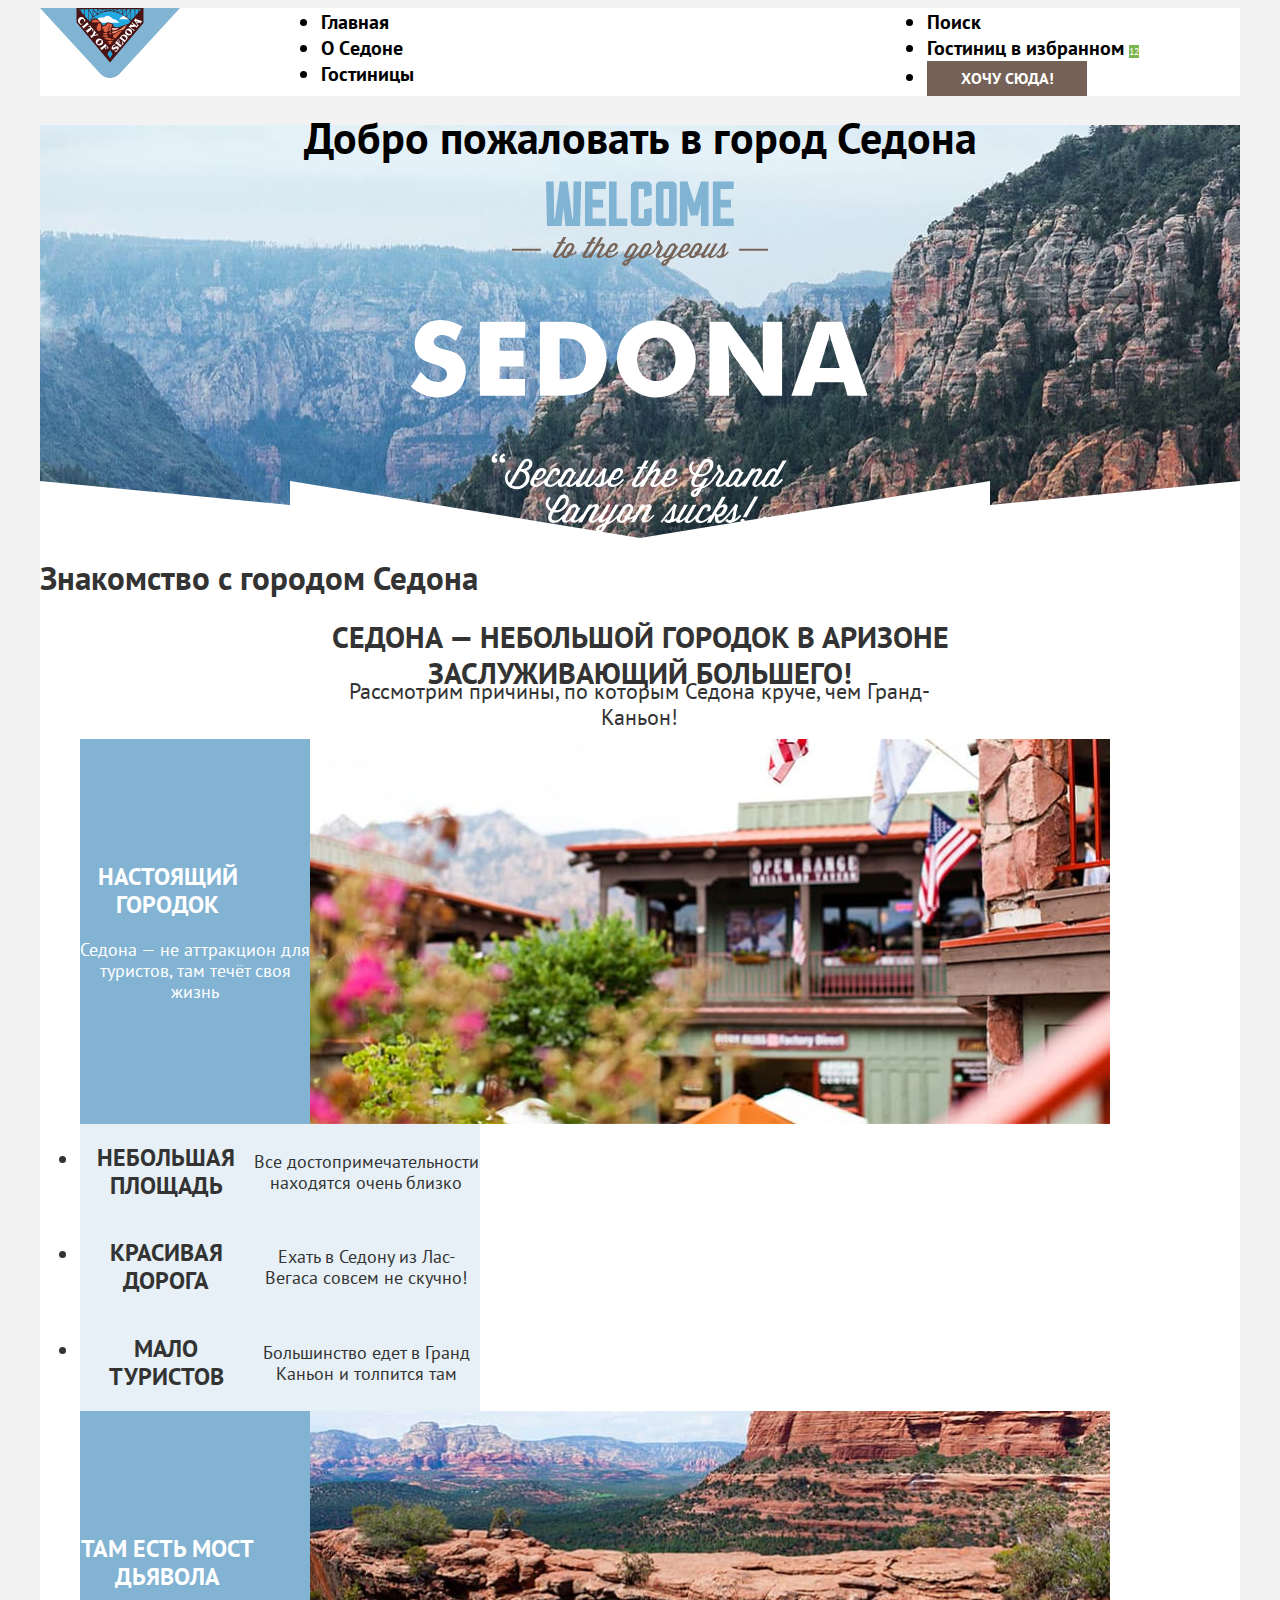
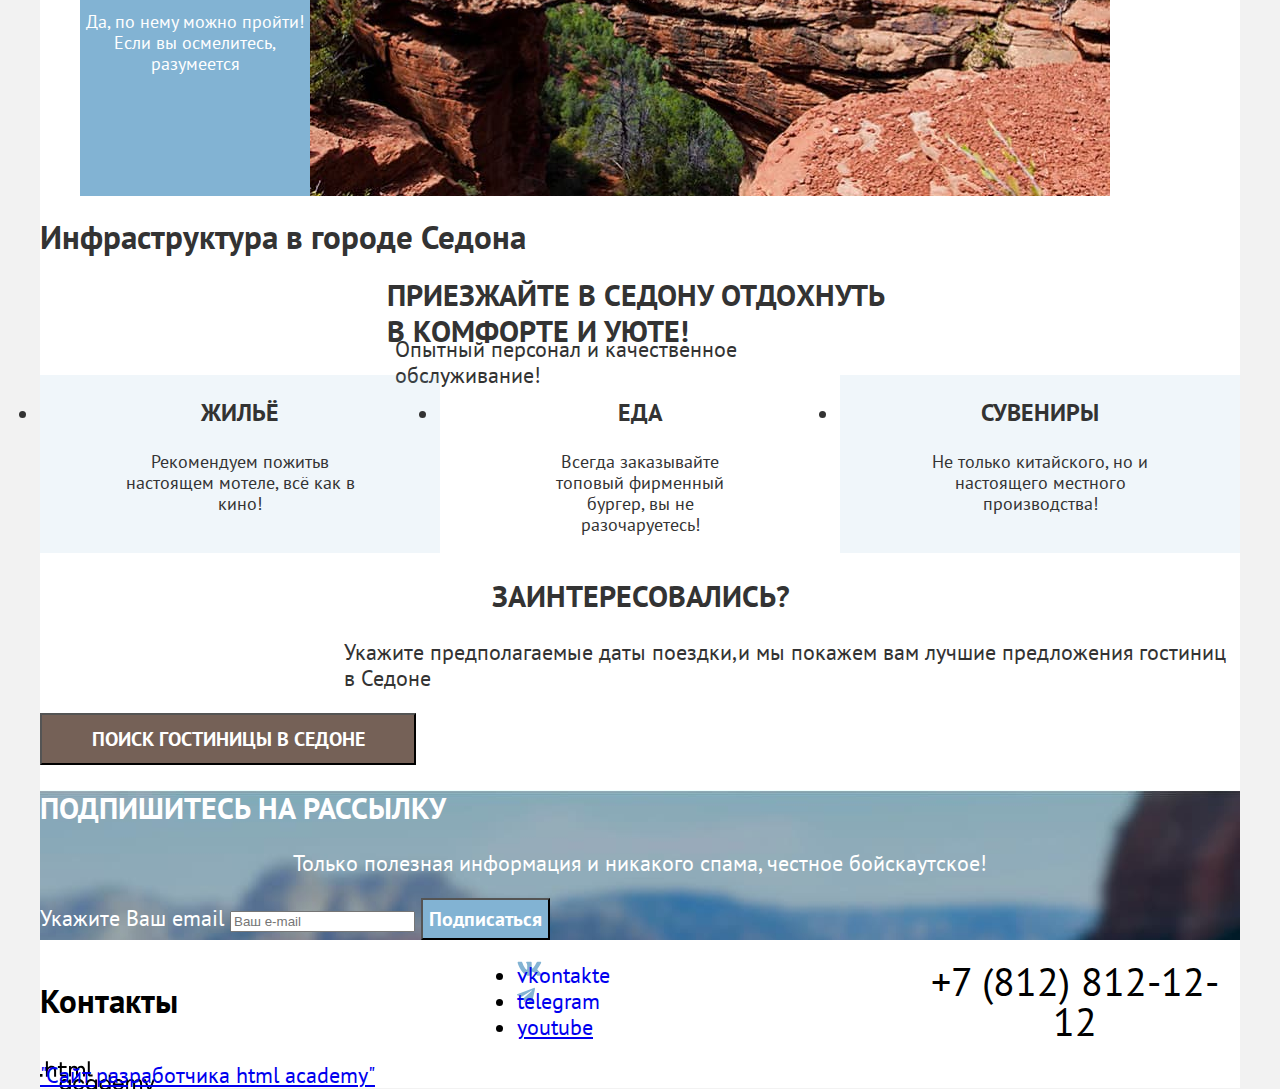
==== commit 7f3749ac: "Добавляет Сетки страниц на флексах" ====
--- a/index.html
+++ b/index.html
@@ -3,18 +3,20 @@
 
   <head>
     <meta charset="utf-8">
-        <link rel="stylesheet" href="styles/styles.css">
-    <title>HTML Academy: Седона</title>
+    <link rel="stylesheet" href="styles/styles.css">
+    <link rel="stylesheet" href="styles/outline.css">
+    <link rel="stylesheet" href="styles/outline-settings.css">
+    <title>HTML Academy:Седона</title>
   </head>
 
   <body>
     <div class="container">
       <header class="page-header" data-test="page-header">
-        <a class="logo" href="index.html" aria-current="page">
-          <img class="logo-image" src="images/logo.svg" width="140" height="70"
-            alt="Коричневые горы на фоне голубого небо с белыми облаками.">
-        </a>
         <nav class="navigation">
+          <a class="logo" href="index.html" aria-current="page">
+            <img class="logo-image" src="images/logo.svg" width="140" height="70"
+              alt="Коричневые горы на фоне голубого небо с белыми облаками.">
+          </a>
           <ul class="navigation-list">
             <li class="navigation-item">
               <a class="navigation-link" href="index.html">Главная</a>
@@ -93,7 +95,7 @@
           </ul>
         </section>
         <section class="infrastructure" data-test="infrastructure">
-          <h2 class="visually-hiddenparental">Инфраструктура в городе Седона</h2>
+          <h2 class="visually-hidden">Инфраструктура в городе Седона</h2>
           <p class="infrastructure-basic">Приезжайте в Седону отдохнуть в комфорте и уюте!</p>
           <p class="infrastructure-text">Опытный персонал и качественное обслуживание!</p>
           <ul class="infrastructure-list">
@@ -101,7 +103,7 @@
               <h3 class="infrastructure-title">Жильё</h3>
               <p class="infrastructure-description">Рекомендуем пожитьв настоящем мотеле, всё как в кино!</p>
             </li>
-            <li class="infrastructure-item">
+            <li class="food-infrastructure-item">
               <h3 class="infrastructure-title">Еда</h3>
               <p class="infrastructure-description">Всегда заказывайте топовый фирменный бургер, вы не
                 разочаруетесь! </p>
@@ -127,9 +129,10 @@
           <div class="subscribe-page">
             <h2 class="subscribe-header">Подпишитесь на рассылку</h2>
             <p class="subscribe-text">Только полезная информация и никакого спама, честное бойскаутское!</p>
-            <form class="subscribe-form"  action="https://echo.htmlacademy.ru/" method="post">
-              <label for="subscribe-email">Укажите Ваш email</label>
-              <input type="email" name="subscribe-email" id="subscribe-email" aria-label="Ваш e-mail" placeholder="Ваш e-mail">
+            <form class="subscribe-form" action="https://echo.htmlacademy.ru/" method="post">
+              <label for="subscribe-email"><span class="visually-hidden">Укажите Ваш email</span></label>
+              <input type="email" name="subscribe-email" id="subscribe-email" aria-label="Ваш e-mail"
+                placeholder="Ваш e-mail">
               <button class="subscribe-button" type="submit">Подписаться</button>
             </form>
           </div>
@@ -151,7 +154,7 @@
               </a>
             </li>
             <li class="contact-item">
-              <a class="youtub" href="https://www.youtube.com/user/htmlacademyru">
+              <a class="youtube" href="https://www.youtube.com/user/htmlacademyru">
                 <span class="visually-hidden">youtube</span>
               </a>
             </li>
--- a/styles/styles.css
+++ b/styles/styles.css
@@ -387,14 +387,14 @@
   text-decoration: none;
 }
 
-.youtube {
+.youtub {
   background-image: url("../images/social-networks/youtube.svg");
   background-repeat: no-repeat;
   background-size: auto;
   text-decoration: none;
 }
 
-.contact-phon {
+.contact-telephone {
   width: 331px;
   font-style: normal;
   font-weight: 400;
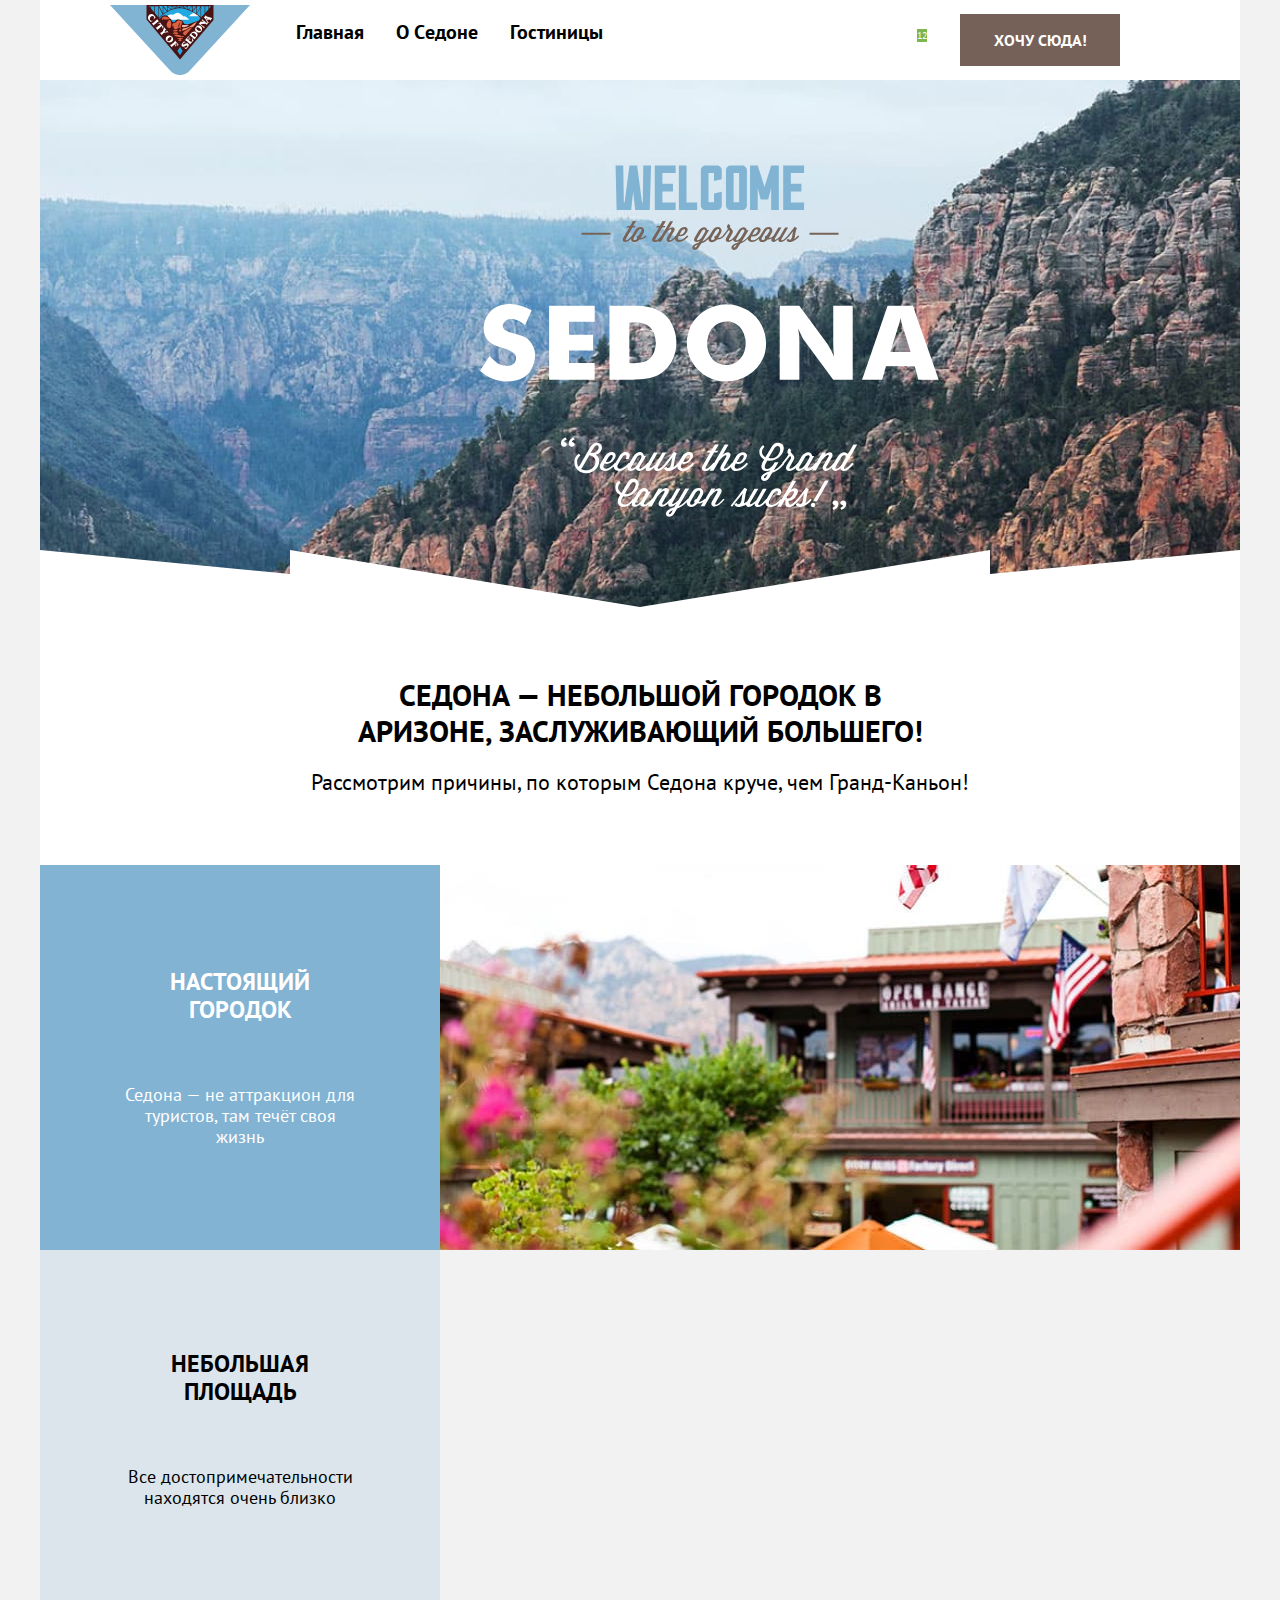
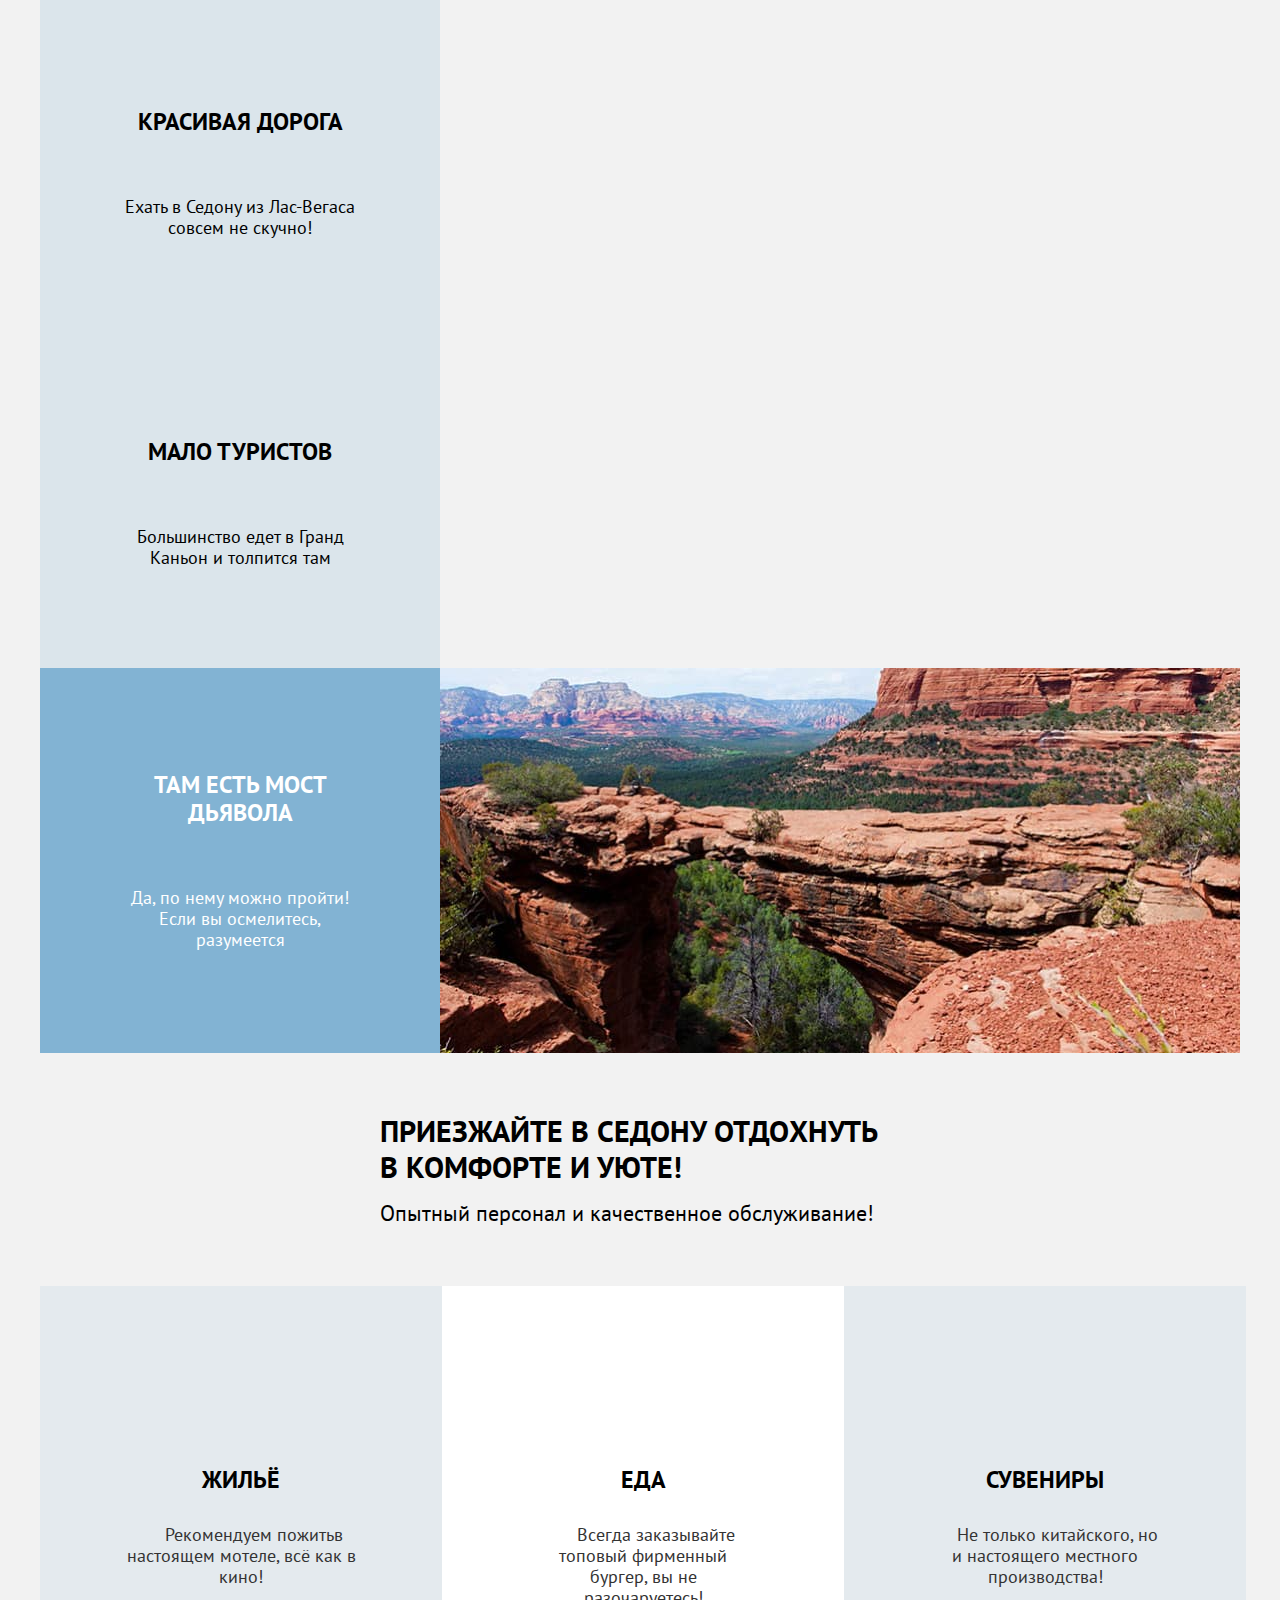
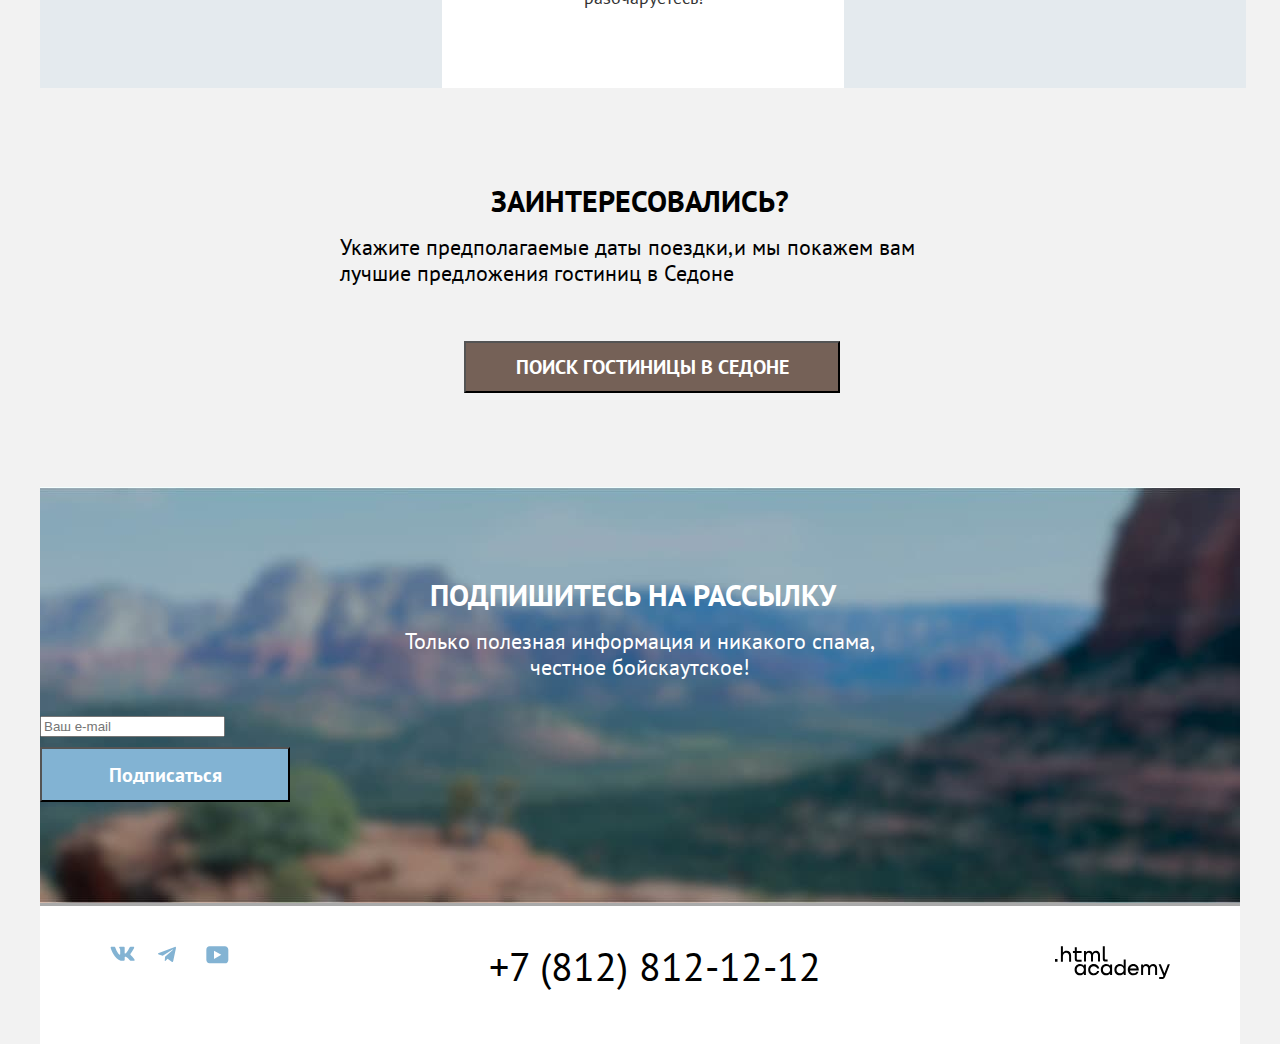
==== commit b1a5df5d: "Add files via upload" ====
--- a/index.html
+++ b/index.html
@@ -4,8 +4,6 @@
   <head>
     <meta charset="utf-8">
     <link rel="stylesheet" href="styles/styles.css">
-    <link rel="stylesheet" href="styles/outline.css">
-    <link rel="stylesheet" href="styles/outline-settings.css">
     <title>HTML Academy:Седона</title>
   </head>
 
@@ -55,7 +53,7 @@
         </section>
         <section class="advantages" data-test="advantages">
           <h2 class="visually-hidden">Знакомство с городом Седона</h2>
-          <p class="advantages-basic">Седона — небольшой городок в Аризоне заслуживающий большего!</p>
+          <p class="advantages-basic">Седона — небольшой городок в Аризоне, заслуживающий большего!</p>
           <p class="advantages-text">Рассмотрим причины, по которым Седона круче, чем Гранд-Каньон!</p>
           <ul class="advantages-list">
             <li class="photo-advantages-item">
@@ -129,41 +127,44 @@
           <div class="subscribe-page">
             <h2 class="subscribe-header">Подпишитесь на рассылку</h2>
             <p class="subscribe-text">Только полезная информация и никакого спама, честное бойскаутское!</p>
-            <form class="subscribe-form" action="https://echo.htmlacademy.ru/" method="post">
-              <label for="subscribe-email"><span class="visually-hidden">Укажите Ваш email</span></label>
+            <div class="email">
+            <form form action="https://echo.htmlacademy.ru/" method="post">
+                          <label for="subscribe-email"><span class="visually-hidden">Укажите Ваш email</span></label>
               <input type="email" name="subscribe-email" id="subscribe-email" aria-label="Ваш e-mail"
                 placeholder="Ваш e-mail">
+
               <button class="subscribe-button" type="submit">Подписаться</button>
             </form>
+          </div>
           </div>
         </section>
       </main>
 
       <footer class="page-footer" data-test="main-footer">
-
-        <section class="contact">
-          <h2 class="visually-hidden">Контакты</h2>
-          <ul class="contact-list">
-            <li class="contact-item">
-              <a class="vkontakte" href="https://vk.com/htmlacademy">
-                <span class="visually-hidden">vkontakte</span></a>
-            </li>
-            <li class="contact-item">
-              <a class="telegram" href="https://t.me/htmlacademy">
-                <span class="visually-hidden">telegram</span>
-              </a>
-            </li>
-            <li class="contact-item">
-              <a class="youtube" href="https://www.youtube.com/user/htmlacademyru">
-                <span class="visually-hidden">youtube</span>
-              </a>
-            </li>
-          </ul>
+        <div class="social-column">
+          <section class="social">
+            <h2 class="visually-hidden">Контакты</h2>
+            <ul class="social-list">
+              <li class="social-item">
+                <a class="vkontakte" href="https://vk.com/htmlacademy">
+                  <span class="visually-hidden">vkontakte</span></a>
+              </li>
+              <li class="social-item">
+                <a class="telegram" href="https://t.me/htmlacademy">
+                  <span class="visually-hidden">telegram</span>
+                </a>
+              </li>
+              <li class="social-item">
+                <a class="youtube" href="https://www.youtube.com/user/htmlacademyru">
+                  <span class="visually-hidden">youtube</span>
+                </a>
+              </li>
+            </ul>
+          </section>
           <a class="contact-telephone" href="tel:+78128121212"> +7 (812) 812-12-12</a>
-        </section>
-
-        <a class="contact-website-htmlacademy" href="https://htmlacademy.ru">
-          <span class="visually-hidden">"Сайт разработчика html academy"</span> </a>
+          <a class="contact-website-htmlacademy" href="https://htmlacademy.ru">
+            <span class="visually-hidden">"Сайт разработчика html academy"</span> </a>
+        </div>
       </footer>
     </div>
   </body>
--- a/styles/styles.css
+++ b/styles/styles.css
@@ -19,57 +19,72 @@
 }
 
 body {
-  margin-left: auto;
-  margin-right: auto;
-  display: flex;
-  flex-direction: column;
-  min-height: 100%;
+  margin: 0;
+  padding: 0;
+  display: flex;
+  flex-direction: column;
+  height: 100%;
   font-family: "PT Sans", sans-serif;
   font-size: 22px;
   line-height: 26px;
   color: #333333;
   background-color: #F2F2F2;
-  height: 100%;
+}
+
+.visually-hidden {
+  position: absolute;
+  width: 1px;
+  height: 1px;
+  margin: -1px;
+  padding: 0;
+  border: 0;
+  clip: rect(0 0 0 0);
+  overflow: hidden;
 }
 
 .container {
+  display: flex;
+  flex-direction: column;
+  justify-content: space-between;
+  height: 100vh;
   margin: 0 auto;
   padding: 0;
   width: 1200px;
-
-}
-
-.page-header {
-  color: #000000;
-  background-color: #FFFFFF;
+  background-color: #FFFFFF;
+  color: #000000;
+}
+
+.navigation {
+  display: flex;
+  margin-left: 70px;
+  margin-right: 70px;
+  padding: 0;
+  margin-top: 0;
+  margin-bottom: 0;
 }
 
 .logo {
-  margin: 0;
-  width: 138px;
-  height: 64px;
-  margin-left: 70;
-  margin-right: 30;
-}
-
-.navigation {
-  display: flex;
-  margin: 0;
-  padding: 0;
-  justify-content: space-between;
-
+  display: flex;
+  justify-content: start;
+  align-items: center;
+  width: 140px;
+  margin-right: 30px;
+  flex-shrink: 0;
 }
 
 .navigation-list {
-  flex-direction: row;
-  align-items: center;
-  width: 464px;
-  margin: 0;
-  padding: 0;
-  margin-left: auto;
+  display: flex;
+  flex-wrap: wrap;
+  width: 480px;
+  margin: 0;
+  padding: 0;
+  list-style-type: none;
 }
 
 .navigation-link {
+  display: block;
+  padding: 20px 16px;
+  gap: 8px;
   font-family: "PT Sans", sans-serif;
   font-style: normal;
   font-weight: 700;
@@ -82,9 +97,19 @@
 }
 
 .navigation-user {
-  max-width: 313px;
+  max-width: 320px;
   margin-left: auto;
-
+  flex-wrap: wrap;
+}
+
+.navigation-user .navigation-link {
+  min-width: 22px;
+  min-height: 22px;
+}
+
+.navigation-user .navigation-link {
+  min-width: 16px;
+  min-height: 22px;
 }
 
 .navigation-user-quantity {
@@ -97,16 +122,16 @@
   background-position: right;
 }
 
-
 .navigation-user-button {
+  margin: 14px;
+  display: flex;
+  padding: 8px 0;
   font-family: "PT Sans", sans-serif;
   font-style: normal;
   font-weight: 700;
   font-size: 16px;
-  display: flex;
-  flex-direction: row;
-  justify-content: center;
-  padding-right: 14 70px;
+  flex-direction: row;
+  justify-content: center;
   width: 160px;
   height: 36px;
   align-items: center;
@@ -118,14 +143,13 @@
 }
 
 .main-container {
+  margin: 0;
+  padding: 0;
   flex-grow: 1;
 }
 
-.main-part {
-  background-color: #FFFFFF;
-}
-
 .hero {
+  display: block;
   background-image: url(../images/white-element.svg), url(../images/index-background.jpg);
   background-repeat: no-repeat;
   background-size: 100% auto, cover;
@@ -133,16 +157,34 @@
   color: #000000;
   background-color: #0000004D;
   background-position: center bottom, center top;
+  padding-top: 35px;
+  padding-bottom: 35px;
+  padding-left: 70px;
+  padding-right: 70px;
+}
+
+.welcome-image {
+  width: 460px;
+  padding: 50px 370px;
+  margin: 0;
+}
+
+.advantages-list {
+  list-style-type: none;
+  margin: 0;
+  padding: 0;
 }
 
 .advantages-basic {
-  display: flex;
-  margin: 0;
-  padding: 0 290px;
-  flex-direction: column;
-  justify-content: center;
+  display:block;
+  justify-content: center;
+  margin-top: 5px;
+  margin-bottom: 5px;
+  margin-left: 70px;
+  margin-right: 70px;
+  padding: 65px 220px 5px 220px;
+  flex-direction: column;
   width: 620px;
-  height: 72px;
   font-weight: 700;
   font-size: 30px;
   line-height: 36px;
@@ -153,12 +195,14 @@
 
 .advantages-text {
   display: flex;
-  margin: 0;
-  padding: 0 274px;
-  flex-direction: column;
-  justify-content: center;
-  width: 651px;
-  height: 26px;
+  margin-top: 5px;
+  margin-bottom: 5px;
+  margin-left: 70px;
+  margin-right: 70px;
+  padding: 10px 200px 65px 200px;
+  flex-direction: column;
+  justify-content: center;
+  width: 660px;
   font-style: normal;
   font-weight: 400;
   text-align: center;
@@ -166,6 +210,7 @@
 
 .photo-advantages-item {
   display: flex;
+  flex-wrap: nowrap;
   margin: 0;
   padding: 0;
   width: 400px;
@@ -174,9 +219,11 @@
   background-color: #82B3D3;
 }
 
-.columns-advantages-item {
+.advantages-item {
   display: flex;
   flex-wrap: nowrap;
+  flex-direction: column;
+  justify-content: center;
   margin: 0;
   padding: 0;
   width: 400px;
@@ -185,7 +232,10 @@
 }
 
 .advantages-title {
-  width: 175px;
+  display: block;
+  padding: 100px 85px 30px 85px;
+  margin: 0;
+  width: 230px;
   font-weight: 700;
   font-size: 24px;
   line-height: 28px;
@@ -194,6 +244,9 @@
 }
 
 .advantages-description {
+  display: block;
+  margin: 0;
+  padding: 30px 85px 100px 85px;
   width: 230px;
   font-style: normal;
   font-size: 18px;
@@ -207,17 +260,19 @@
   padding: 0;
   display: flex;
   flex-wrap: nowrap;
+  list-style-type: none;
 }
 
 .infrastructure-basic {
-  display: flex;
-  margin: 0;
-  padding: 0;
-  margin-left: 347px;
-  justify-content: center;
-  flex-direction: column;
-  width: 505px;
-  height: 72px;
+  display: block;
+  justify-content: center;
+  margin-top: 5px;
+  margin-bottom: 5px;
+  margin-left: auto;
+  margin-right: auto;
+  padding: 55px 270px 5px 270px;
+  flex-direction: column;
+  width: 520px;
   font-weight: 700;
   font-size: 30px;
   line-height: 36px;
@@ -226,12 +281,16 @@
 }
 
 .infrastructure-text {
-  display: flex;
-  margin: 0;
-   padding: 0 355px;
-  flex-direction: column;
-  justify-content: center;
-  width: 490px;
+  display: block;
+  margin: 0;
+  justify-content: center;
+  margin-top: 5px;
+  margin-bottom: 5px;
+  margin-left: 70px;
+  margin-right: 70px;
+  padding: 5px 270px 55px 270px;
+  flex-direction: column;
+  width: 520px;
   height: 26px;
   font-style: normal;
   font-weight: 400;
@@ -240,12 +299,18 @@
 
 .infrastructure-item {
   background-color: #83B3D31F;
-
+}
+
+.food-infrastructure-item {
+  background-color: #FFFFFF;
 }
 
 .infrastructure-title {
-  align-items: center;
-  padding: 0 85px;
+  display: block;
+  flex-direction: column;
+  justify-content: center;
+  margin: 0;
+  padding: 180px 86px 15px 86px;
   width: 230px;
   font-weight: 700;
   font-size: 24px;
@@ -255,8 +320,12 @@
 }
 
 .infrastructure-description {
-  align-items: center;
-  padding: 0 85px;
+  display: block;
+  flex-direction: column;
+  justify-content: center;
+  text-indent: 25px;
+  margin: 0;
+  padding: 15px 86px 80px 86px;
   width: 230px;
   font-style: normal;
   font-size: 18px;
@@ -267,37 +336,45 @@
 }
 
 .search-basic {
-  margin-left: 452px;
-  padding: 0;
-  display: flex;
-  flex-direction: column;
-  align-items: center;
-  width: 297px;
+  display: block;
+  flex-direction: row;
+  justify-content: center;
+  margin-top: 5px;
+  margin-bottom: 5px;
+  margin-left: 70px;
+  margin-right: 70px;
+  padding: 90px 380px 5px 380px;
+  width: 300px;
   font-weight: 700;
   font-size: 30px;
   line-height: 36px;
   text-transform: uppercase;
   text-align: center;
-}
+ }
 
 .search-text {
-  margin-left: 304px;
-  padding: 0;
-  display: flex;
-  flex-direction: column;
-  align-items: center;
-  width: 592;
-  font-style: normal;
-  font-weight: 400;
-}
+  display: block;
+  justify-content: center;
+  flex-direction: row;
+  margin-top: 5px;
+  margin-bottom: 5px;
+  margin-left: 70px;
+  margin-right: 70px;
+  padding: 5px 230px 50px 230px;
+  width: 600;
+  font-style: normal;
+  font-weight: 400;
+  }
 
 .search-button {
-  margin: 0;
-  display: flex;
-  flex-direction: row;
-  justify-content: center;
-  align-items: center;
-  padding: 0;
+  display: flex;
+  flex-direction:column;
+  justify-content: center;
+  align-items: center;
+  margin-right: 400px;
+  margin-left: auto;
+  margin-bottom: 94px;
+  padding: 8px 34px 8px 34px;
    width: 376px;
   height: 52px;
   font-family: "PT Sans", sans-serif;
@@ -317,9 +394,19 @@
   background-size: 100% auto;
   color: #FFFFFF;
   background-color: #0000004D;
+
 }
 
 .subscribe-header {
+  display: block;
+  flex-direction: row;
+  justify-content: center;
+  margin-top: 5px;
+  margin-bottom: 5px;
+  margin-left: 70px;
+  margin-right: 70px;
+  padding: 90px 320px 5px 320px;
+  width: 420px;
   font-style: normal;
   font-weight: 700;
   font-size: 30px;
@@ -329,27 +416,59 @@
 }
 
 .subscribe-text {
-  font-style: normal;
-  font-weight: 400;
-  text-align: center;
-}
-
-.subscribe-email {
+  display: block;
+  flex-direction: row;
+  justify-content: center;
+  margin-top: 5px;
+  margin-bottom: 5px;
+  margin-left: 70px;
+  margin-right: 70px;
+  padding: 5px 280px 25px 280px;
+  width: 500px;
+  font-style: normal;
+  font-weight: 400;
+  text-align: center;
+}
+
+.email{
+  margin: 0;
+  padding: 0;
+  display: flex;
+  flex-wrap: nowrap;
+}
+.subscribe-email{
+  display:block;
+  flex-direction: column;
+  justify-content: center;
+  box-sizing: border-box;
+  align-self: stretch;
+  margin-bottom: 104px;
+  margin-top: 10px;
+  margin-left: 220px;
+  margin-right: auto;
+  padding: 12px 20px;
+  width: 460px;
+  height: 55px;
   font-family: "PT Sans", sans-serif;
   font-style: normal;
   font-weight: 400;
   font-size: 18px;
   line-height: 24px;
-  display: flex;
-  align-items: center;
-  color: #000000;
-  background-color: #FFFFFF;
-  height: 24px;
+  align-items: center;
+  color: #000000;
 }
 
 .subscribe-button {
-  flex-direction: row;
-  justify-content: center;
+  display:block;
+  flex-direction: column;
+  justify-content: center;
+  margin-right: 220px;
+  margin-left: auto;
+  margin-bottom: 104px;
+  margin-top: 10px;
+  width: 250px;
+  height: 55px;
+  padding: 8px 34px;
   font-family: "PT Sans", sans-serif;
   font-style: normal;
   font-weight: 700;
@@ -363,21 +482,42 @@
 .page-footer {
   color: #000000;
   background-color: #FFFFFF;
-}
-
-.contact {
-  display: flex;
-  flex-direction: row;
-  justify-content: space-between;
-  align-items: center;
-  }
-
+  padding: 0;
+
+}
+
+.social-list {
+  display: flex;
+  flex-wrap: wrap;
+  margin: 0;
+  padding: 0;
+  list-style-type: none;
+
+}
+
+.social-column {
+  display: flex;
+  margin: 0;
+  margin-top: 40px;
+  margin-left: 70px;
+  margin-bottom: 30px;
+  margin-right: 70px;
+  padding: 0;
+  white-space: nowrap;
+
+}
 
 .vkontakte {
   background-image: url("../images/social-networks/vkontakte.svg");
   background-repeat: no-repeat;
   background-size: auto;
   text-decoration: none;
+  display: block;
+  width: 48px;
+  height: 40px;
+  padding: 13 13px;
+  gap: 10px;
+  justify-content: center;
 }
 
 .telegram {
@@ -385,17 +525,37 @@
   background-repeat: no-repeat;
   background-size: auto;
   text-decoration: none;
-}
-
-.youtub {
+  display: block;
+  width: 48px;
+  height: 40px;
+  padding: 13 13px;
+  gap: 10px;
+  justify-content: center;
+}
+
+.youtube {
   background-image: url("../images/social-networks/youtube.svg");
   background-repeat: no-repeat;
   background-size: auto;
   text-decoration: none;
+  display: block;
+  width: 48px;
+  height: 40px;
+  padding: 13 13px;
+  gap: 10px;
+  justify-content: center;
 }
 
 .contact-telephone {
-  width: 331px;
+  display: block;
+  justify-content: center;
+  list-style-type: none;
+  white-space: nowrap;
+  width: 720px;
+  height: 50px;
+  margin-left: auto;
+  margin-right: auto;
+  padding: 0;
   font-style: normal;
   font-weight: 400;
   font-size: 40px;
@@ -407,26 +567,47 @@
 }
 
 .contact-website-htmlacademy {
+  display: block;
+  justify-content: end;
   background-image: url("../images/html-academy.svg");
   background-repeat: no-repeat;
   background-size: auto;
+  width: 115px;
+  height: 33px;
+  padding: 0;
+  margin-bottom: 35px;
 }
 
 .main-internal {
   color: #000000;
   background-color: #FFFFFF;
+  margin: 0;
+  padding: 0;
 }
 
 .filter {
   background-image: url(../images/background-filter.jpg);
   background-repeat: no-repeat;
   background-size: 100% auto;
-
+  margin: 0;
+  padding: 0;
+}
+
+.breadcrumbs-list {
+  display: flex;
+  flex-wrap: nowrap;
+  list-style-type: none;
+  margin: 0;
+  padding: 0;
 }
 
 .filter-hotels {
-  padding: 0;
-  margin: 0;
+  display: block;
+  padding: 0;
+  margin-left: 70px;
+  margin-right: auto;
+  margin-bottom: 4px;
+  margin-top: auto;
   width: 500px;
   height: 78px;
   font-style: normal;
@@ -434,72 +615,100 @@
   font-size: 60px;
   line-height: 78px;
   color: #FFFFFF;
-  background-color: #0000004D;
 }
 
 .breadcrumbs-link {
-  padding: 0;
-  margin: 0;
+  display: block;
+  padding: 0;
+  margin-left: 70px;
+  margin-right: 10px;
+  margin-top: 4px;
+  margin-bottom: 20px;
   font-style: normal;
   font-weight: 400;
   font-size: 16px;
   line-height: 21px;
   color: #FFFFFF;
-  background-color: #0000004D;
-  text-decoration: none;
-  text-align: center;
+  text-decoration: none;
+  text-align: center;
+}
+
+.filter-list {
+  list-style-type: none;
+  margin: 0;
+  padding: 0;
 }
 
 .filter-hotels-form {
   display: flex;
   flex-direction: row;
-  justify-content: space-between;
-  margin: 0;
-  padding: 0;
+  margin: 0;
+  padding: 0;
+  flex-wrap: nowrap;
 }
 
 .filter-title {
-  margin: 0;
-  padding: 0;
-  width: 155px;
+  display: block;
+  padding: 20px 70px 16px 35px;
+  margin: 0;
+  width: 150px;
   font-family: "PT Sans", sans-serif;
   font-style: normal;
   font-weight: 700;
   text-transform: capitalize;
   color: #FFFFFF;
-  background-color: #0000004D;
-}
-
-.control-input {
+}
+
+.filter-item {
+  display: block;
+  padding: 18px 70px 8px 35px;
+  margin: 0;
+  width: 150px;
   font-family: "PT Sans", sans-serif;
   font-style: normal;
   font-weight: 400;
   font-size: 18px;
   line-height: 23px;
   color: #FFFFFF;
-  background-color: #0000004D;
-}
-
-.filter-item {
-  margin: 0;
-  padding: 0;
+}
+
+.filter-title-number {
+  display: block;
+  padding: 0;
+  margin: 0;
+  width: 150px;
+  font-family: "PT Sans", sans-serif;
+  font-style: normal;
+  font-weight: 700;
+  text-transform: capitalize;
+  color: #FFFFFF;
+}
+
+.filter-number {
+  display: flex;
+  flex-direction: row;
+  margin: 0;
+  padding: 0;
+}
+
+.filter-input-number {
+  display: block;
+  padding: 0;
+  margin: 0;
+  width: 140px;
   font-family: "PT Sans", sans-serif;
   font-style: normal;
   font-weight: 400;
   font-size: 18px;
   line-height: 23px;
   color: #FFFFFF;
-  background-color: #0000004D;
 }
 
 .button-submit {
   margin: 0;
-  display: flex;
-  flex-direction: row;
-  justify-content: center;
-  align-items: center;
-  padding: 8px 50px;
-  gap: 10px;
+  display: block;
+  flex-direction: row;
+  padding: 0;
   width: 191px;
   height: 36px;
   font-family: "PT Sans", sans-serif;
@@ -515,12 +724,8 @@
 
 .button-reset {
   margin: 0;
-  display: flex;
-  flex-direction: row;
-  justify-content: center;
-  align-items: center;
-  padding: 8px 50px;
-  gap: 10px;
+  display: block;
+  flex-direction: row;
   width: 191px;
   height: 36px;
   font-family: "PT Sans", sans-serif;
@@ -533,12 +738,25 @@
   text-transform: uppercase;
   color: #FFFFFF;
   background-color: #756157;
-
 }
 
 .select-control {
-  margin: 0;
-  padding: 0;
+  display: flex;
+  flex-direction: row;
+  margin: 0;
+  padding: 0;
+  flex-wrap: nowrap;
+}
+
+.select-control-basic {
+  display: block;
+  padding: 0;
+  margin-top: 50px;
+  margin-left: 65px;
+  width: 350px;
+  flex-direction: row;
+  justify-content: space-between;
+  align-items: center;
   font-family: "PT Sans", sans-serif;
   font-style: normal;
   font-weight: 700;
@@ -550,8 +768,15 @@
 }
 
 .select-control-list {
-  margin: 0;
-  padding: 0;
+  display: block;
+  margin-top: 50px;
+  margin-left: 200px;
+  padding: 14px 20px;
+  width: 300px;
+  height: 50px;
+  flex-direction: row;
+  justify-content: space-between;
+  align-items: center;
   font-family: "PT Sans", sans-serif;
   font-style: normal;
   font-weight: 400;
@@ -562,8 +787,16 @@
 }
 
 .button-table {
-  margin: 0;
-  padding: 0;
+  display: block;
+  box-sizing: border-box;
+  margin-top: 64px;
+  margin-left: 70px;
+  flex-direction: column;
+  justify-content: center;
+  align-items: center;
+  padding: 14px 12px;
+  width: 50px;
+  height: 50px;
   font-family: "PT Sans", sans-serif;
   background-image: url("../images/sorting/table.svg");
   background-repeat: no-repeat;
@@ -579,8 +812,15 @@
 }
 
 .button-one {
-  margin: 0;
-  padding: 0;
+  display: block;
+  margin-top: 64px;
+  box-sizing: border-box;
+  flex-direction: column;
+  justify-content: center;
+  align-items: center;
+  width: 50px;
+  height: 50px;
+  padding: 14px 12px;
   font-family: "PT Sans", sans-serif;
   background-image: url("../images/sorting/one.svg");
   background-repeat: no-repeat;
@@ -595,8 +835,15 @@
 }
 
 .button-list {
-  margin: 0;
-  padding: 0;
+  display: block;
+  margin-top: 64px;
+  box-sizing: border-box;
+  flex-direction: column;
+  justify-content: center;
+  align-items: center;
+  padding: 14px 12px;
+  width: 50px;
+  height: 50px;
   font-family: "PT Sans", sans-serif;
   background-image: url("../images/sorting/list.svg");
   background-repeat: no-repeat;
@@ -608,6 +855,12 @@
   text-transform: lowercase;
   color: #000000;
   background-color: #FFFFFF;
+}
+
+.hotel-list {
+  list-style-type: none;
+  margin: 0;
+  padding: 0;
 }
 
 .hotel-card-title {
@@ -696,35 +949,47 @@
   background-color: #82B3D3;
 }
 
-.pagination-item {
-  font-family: 'PT Sans';
+.pagination {
+  display: flex;
+  padding: 0;
+  margin: 0;
+  list-style-type: none;
+  white-space: nowrap;
+  margin-left: 70px;
+  margin-right: 70px;
+}
+
+
+.pagination-link {
+  display: block;
+  box-sizing: border-box;
+  width: 60px;
+  height: 60px;
+  padding: 8px 8px;
+  gap: 8px;
+  margin: 4px;
+  align-items: center;
+  text-align: center;
+  border-radius: 4px;
+  text-transform: uppercase;
+  font-weight: 700;
   font-size: 20px;
   line-height: 36px;
   color: #FFFFFF;
-  text-decoration: none;
-}
-
-.pagination-item-current {
-  font-family: "PT Sans", sans-serif;
-  font-style: normal;
-  font-weight: 700;
-  font-size: 20px;
-  line-height: 36px;
-  display: flex;
-  align-items: center;
-  text-align: center;
-  text-decoration: none;
-  text-transform: uppercase;
+  background-color: #82B3D3;
+  text-decoration: none;
+}
+
+.pagination-current {
   color: #000000;
   background-color: #F2F2F2;
-}
-
-pagination-item-next {
-  font-family: "PT Sans", sans-serif;
-  font-style: normal;
+
+}
+
+.pagination-next {
   font-weight: 400;
   font-size: 22px;
   line-height: 26px;
-  text-decoration: none;
-
-}
+  color: #000000;
+  background-color: #F2F2F2;
+}
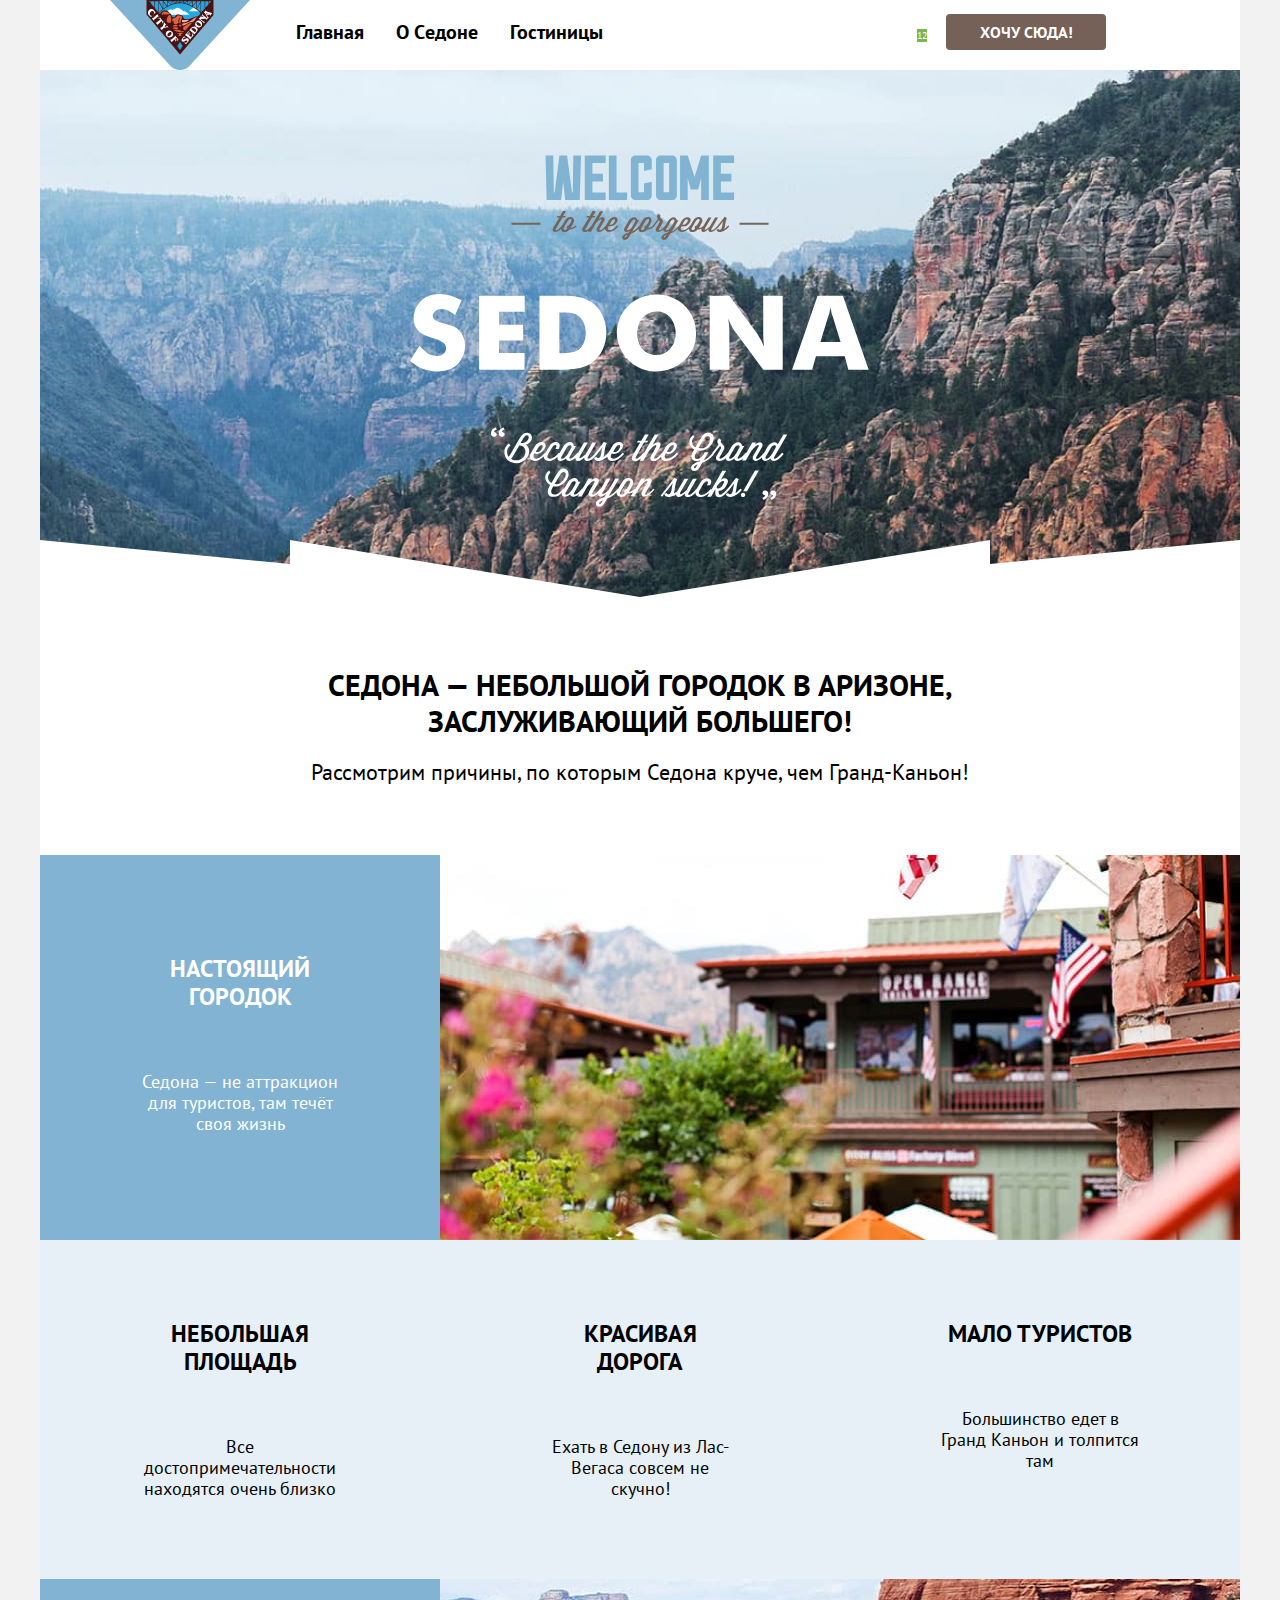
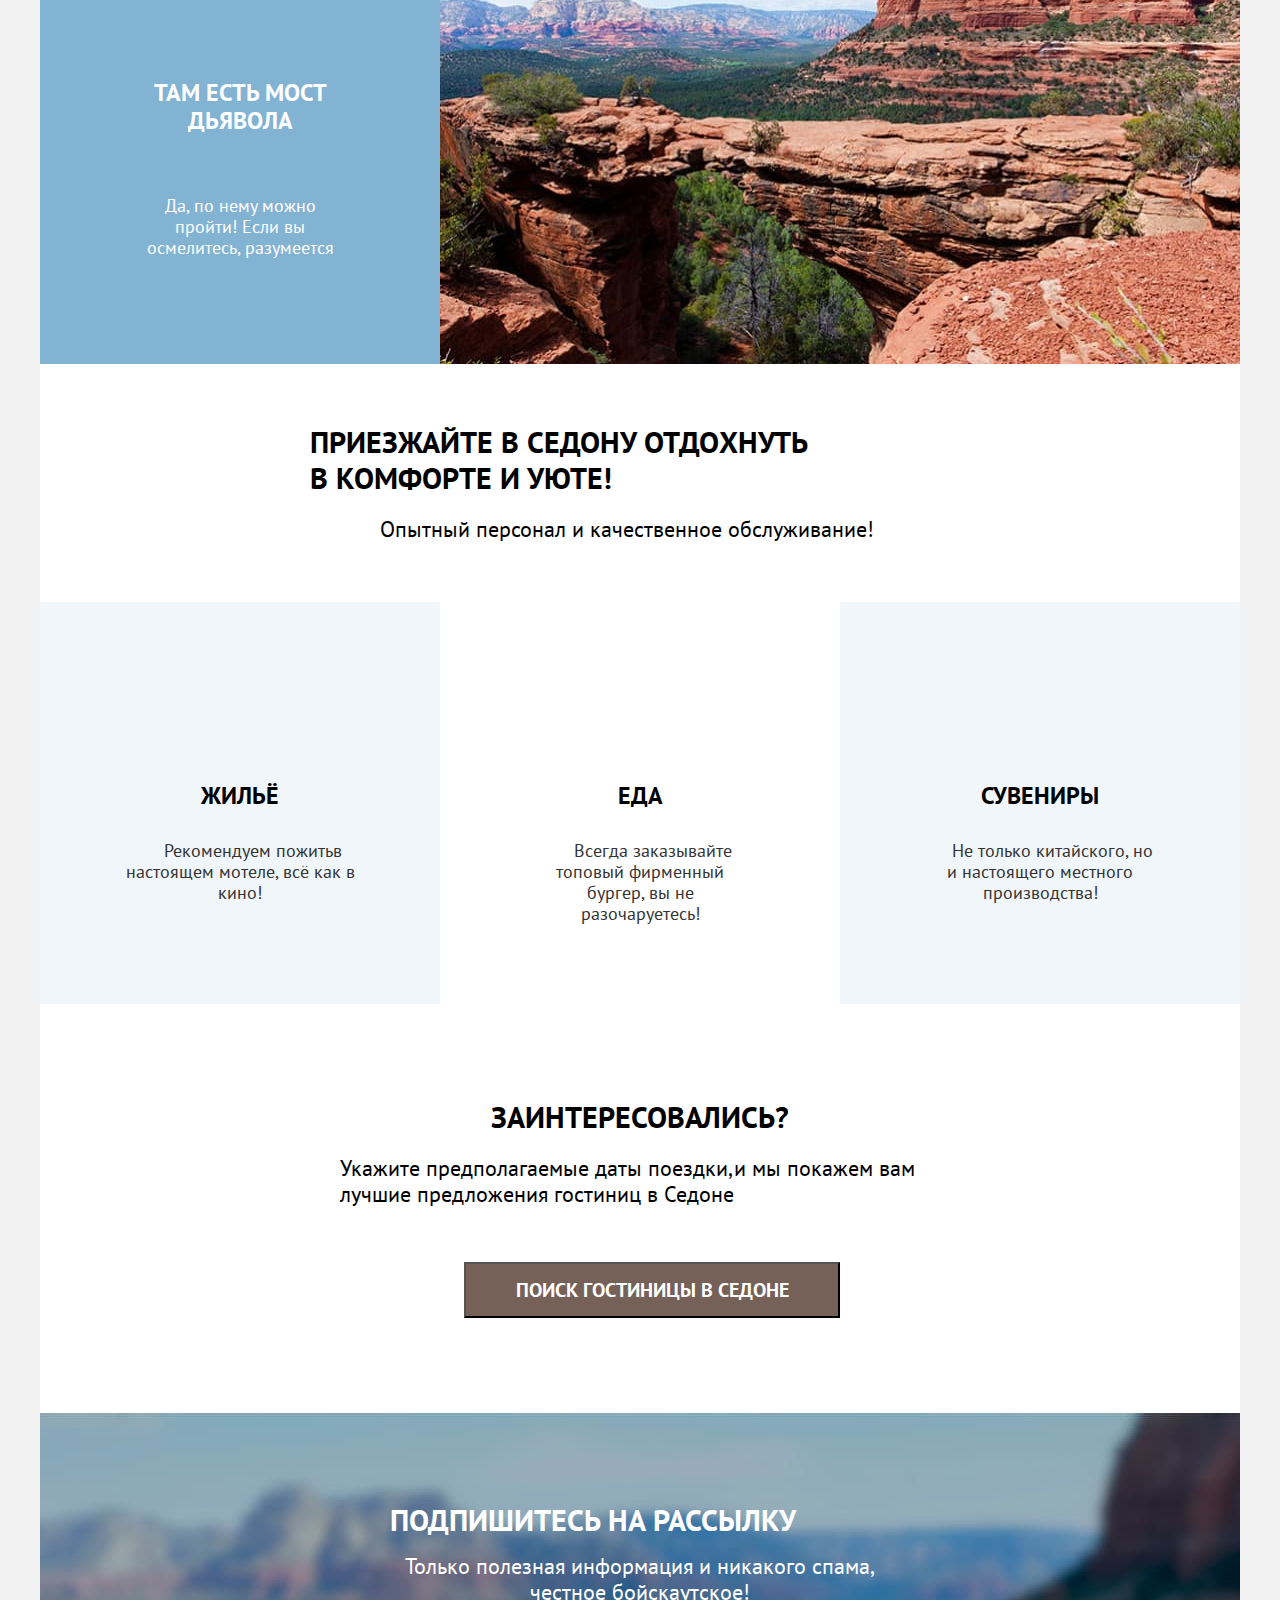
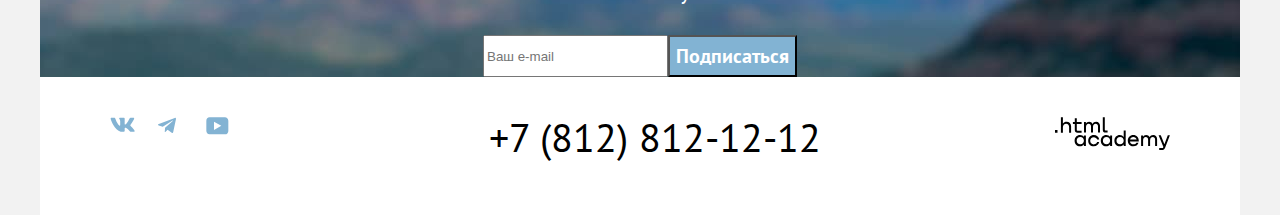
==== commit 14cce743: "Добавляет Сетки компонентов на гридах" ====
--- a/index.html
+++ b/index.html
@@ -63,21 +63,22 @@
               </div>
               <img class="advantages-image" src="images/advantages.jpg" width="800" height="385"
                 alt="Улица Седоны. Зеленые кусты с розовыми цветами,фасад домов, фасадные флаги вдали виднеется-размытый фон коричневых гор.">
+
             </li>
             <li class="advantages-item">
-              <div class="columns-advantages-item">
+              <div class="columns-advantages">
                 <h2 class="advantages-title">Небольшая площадь</h2>
                 <p class="advantages-description">Все достопримечательности находятся очень близко</p>
               </div>
             </li>
             <li class="advantages-item">
-              <div class="columns-advantages-item">
+              <div class="columns-advantages">
                 <h2 class="advantages-title">Красивая дорога</h2>
                 <p class="advantages-description">Ехать в Седону из Лас-Вегаса совсем не скучно!</p>
               </div>
             </li>
             <li class="advantages-item">
-              <div class="columns-advantages-item">
+              <div class="columns-advantages">
                 <h2 class="advantages-title">Мало туристов</h2>
                 <p class="advantages-description">Большинство едет в Гранд Каньон и толпится там</p>
               </div>
@@ -89,7 +90,8 @@
               </div>
               <img class="advantages-image" src="images/devil-bridge.jpg" width="800" height="385"
                 alt="Горный пейзажа, каменное соединение в виде моста">
-            </li>
+
+
           </ul>
         </section>
         <section class="infrastructure" data-test="infrastructure">
@@ -123,20 +125,15 @@
             Седоне </p>
           <button class="search-button" type="button">Поиск гостиницы в Седоне </button>
         </section>
-        <section class="subscribe">
-          <div class="subscribe-page">
-            <h2 class="subscribe-header">Подпишитесь на рассылку</h2>
-            <p class="subscribe-text">Только полезная информация и никакого спама, честное бойскаутское!</p>
-            <div class="email">
-            <form form action="https://echo.htmlacademy.ru/" method="post">
-                          <label for="subscribe-email"><span class="visually-hidden">Укажите Ваш email</span></label>
-              <input type="email" name="subscribe-email" id="subscribe-email" aria-label="Ваш e-mail"
-                placeholder="Ваш e-mail">
-
-              <button class="subscribe-button" type="submit">Подписаться</button>
-            </form>
-          </div>
-          </div>
+        <section class="subscribe-page">
+          <h2 class="subscribe-header">Подпишитесь на рассылку</h2>
+          <p class="subscribe-text">Только полезная информация и никакого спама, честное бойскаутское!</p>
+          <form class="subscribe-form" action="https://echo.htmlacademy.ru/" method="post">
+            <label class="subscribe-label" for="subscribe-email"></label>
+            <input class="subscribe-input" type="email" name="subscribe-email" id="subscribe-email"
+              aria-label="Ваш e-mail" placeholder="Ваш e-mail">
+            <button class="subscribe-button" type="submit">Подписаться</button>
+          </form>
         </section>
       </main>
 
--- a/styles/styles.css
+++ b/styles/styles.css
@@ -59,6 +59,7 @@
   margin-left: 70px;
   margin-right: 70px;
   padding: 0;
+  gap: 30px;
   margin-top: 0;
   margin-bottom: 0;
 }
@@ -68,8 +69,8 @@
   justify-content: start;
   align-items: center;
   width: 140px;
-  margin-right: 30px;
   flex-shrink: 0;
+  flex-wrap: wrap;
 }
 
 .navigation-list {
@@ -84,7 +85,6 @@
 .navigation-link {
   display: block;
   padding: 20px 16px;
-  gap: 8px;
   font-family: "PT Sans", sans-serif;
   font-style: normal;
   font-weight: 700;
@@ -99,7 +99,6 @@
 .navigation-user {
   max-width: 320px;
   margin-left: auto;
-  flex-wrap: wrap;
 }
 
 .navigation-user .navigation-link {
@@ -123,18 +122,21 @@
 }
 
 .navigation-user-button {
-  margin: 14px;
-  display: flex;
-  padding: 8px 0;
+  display: flex;
+  box-sizing: border-box;
+  flex-direction: column;
+  justify-content: center;
+  align-items: center;
+  margin-top: 14px;
+  gap: 10px;
+  border-radius: 4px;
+  flex-wrap: wrap;
   font-family: "PT Sans", sans-serif;
   font-style: normal;
   font-weight: 700;
   font-size: 16px;
-  flex-direction: row;
-  justify-content: center;
-  width: 160px;
-  height: 36px;
-  align-items: center;
+  min-width: 160px;
+  min-height: 36px;
   text-align: center;
   text-transform: uppercase;
   text-decoration: none;
@@ -146,6 +148,9 @@
   margin: 0;
   padding: 0;
   flex-grow: 1;
+  margin-top: auto;
+  margin-bottom: auto;
+  background: #FFFFFF;
 }
 
 .hero {
@@ -165,26 +170,20 @@
 
 .welcome-image {
   width: 460px;
-  padding: 50px 370px;
-  margin: 0;
-}
-
-.advantages-list {
-  list-style-type: none;
-  margin: 0;
-  padding: 0;
+  padding: 50px 300px;
+  margin: 0;
 }
 
 .advantages-basic {
-  display:block;
+  display: block;
   justify-content: center;
   margin-top: 5px;
   margin-bottom: 5px;
   margin-left: 70px;
   margin-right: 70px;
-  padding: 65px 220px 5px 220px;
-  flex-direction: column;
-  width: 620px;
+  padding: 65px 200px 5px 200px;
+  flex-direction: column;
+  width: 660px;
   font-weight: 700;
   font-size: 30px;
   line-height: 36px;
@@ -194,7 +193,7 @@
 }
 
 .advantages-text {
-  display: flex;
+  display: block;
   margin-top: 5px;
   margin-bottom: 5px;
   margin-left: 70px;
@@ -208,34 +207,49 @@
   text-align: center;
 }
 
+.advantages-list {
+  display: flex;
+  list-style-type: none;
+  flex-flow: row wrap;
+  justify-content: space-around;
+  margin: 0;
+  padding: 0;
+}
+
+
+.photo {
+  display: block;
+  width: 400px;
+  margin-top: 70px;
+  margin-bottom: 70px;
+  padding: 0;
+
+}
+
+.columns-advantages {
+  display: block;
+  width: 400px;
+  margin-top: 50px;
+  margin-bottom: 50px;
+  padding: 0;
+}
+
+
+.advantages-item {
+  background-color: #83B3D333;
+}
+
 .photo-advantages-item {
   display: flex;
-  flex-wrap: nowrap;
-  margin: 0;
-  padding: 0;
-  width: 400px;
-  align-items: center;
-  color: #FFFFFF;
+    color: #FFFFFF;
   background-color: #82B3D3;
 }
 
-.advantages-item {
-  display: flex;
-  flex-wrap: nowrap;
-  flex-direction: column;
-  justify-content: center;
-  margin: 0;
-  padding: 0;
-  width: 400px;
-  align-items: center;
-  background-color: #83B3D333;
-}
-
 .advantages-title {
   display: block;
-  padding: 100px 85px 30px 85px;
-  margin: 0;
-  width: 230px;
+  padding: 0;
+  margin: 0;
+  width: 230;
   font-weight: 700;
   font-size: 24px;
   line-height: 28px;
@@ -245,27 +259,40 @@
 
 .advantages-description {
   display: block;
-  margin: 0;
-  padding: 30px 85px 100px 85px;
-  width: 230px;
-  font-style: normal;
+  padding: 0;
+  margin: 0;
+  width: 230;
   font-size: 18px;
   line-height: 21px;
   font-weight: 400;
   text-align: center;
+
+}
+
+.advantages-title,
+.advantages-description {
+  padding: 30px 100px 30px 100px;
+  display: block;
+  justify-content: space-around;
+  flex-direction: column;
+  align-items: center;
+
+
 }
 
 .infrastructure-list {
   margin: 0;
   padding: 0;
   display: flex;
-  flex-wrap: nowrap;
+
   list-style-type: none;
 }
 
 .infrastructure-basic {
-  display: block;
-  justify-content: center;
+  display: inline-block;
+  vertical-align: bottom;
+  justify-content: space-around;
+  align-content: space-evenly;
   margin-top: 5px;
   margin-bottom: 5px;
   margin-left: auto;
@@ -277,13 +304,15 @@
   font-size: 30px;
   line-height: 36px;
   text-transform: uppercase;
-  align-items: center;
+  align-items: baseline;
+  align-self: center;
 }
 
 .infrastructure-text {
-  display: block;
-  margin: 0;
-  justify-content: center;
+  display: inline-block;
+  margin: 0;
+  justify-content: center;
+  vertical-align: bottom;
   margin-top: 5px;
   margin-bottom: 5px;
   margin-left: 70px;
@@ -310,7 +339,7 @@
   flex-direction: column;
   justify-content: center;
   margin: 0;
-  padding: 180px 86px 15px 86px;
+  padding: 180px 85px 15px 85px;
   width: 230px;
   font-weight: 700;
   font-size: 24px;
@@ -325,7 +354,7 @@
   justify-content: center;
   text-indent: 25px;
   margin: 0;
-  padding: 15px 86px 80px 86px;
+  padding: 15px 85px 80px 85px;
   width: 230px;
   font-style: normal;
   font-size: 18px;
@@ -336,25 +365,27 @@
 }
 
 .search-basic {
-  display: block;
-  flex-direction: row;
-  justify-content: center;
+  display: inline-block;
+  flex-direction: row;
+  justify-content: center;
+  vertical-align: bottom;
   margin-top: 5px;
   margin-bottom: 5px;
   margin-left: 70px;
   margin-right: 70px;
-  padding: 90px 380px 5px 380px;
-  width: 300px;
+  padding: 90px 230px 5px 230px;
+  width: 600px;
   font-weight: 700;
   font-size: 30px;
   line-height: 36px;
   text-transform: uppercase;
   text-align: center;
- }
+}
 
 .search-text {
-  display: block;
-  justify-content: center;
+  display: inline-block;
+  justify-content: center;
+  vertical-align: bottom;
   flex-direction: row;
   margin-top: 5px;
   margin-bottom: 5px;
@@ -364,19 +395,20 @@
   width: 600;
   font-style: normal;
   font-weight: 400;
-  }
+}
+
 
 .search-button {
   display: flex;
-  flex-direction:column;
+  flex-direction: column;
   justify-content: center;
   align-items: center;
   margin-right: 400px;
   margin-left: auto;
   margin-bottom: 94px;
   padding: 8px 34px 8px 34px;
-   width: 376px;
-  height: 52px;
+  min-width: 376px;
+  min-height: 52px;
   font-family: "PT Sans", sans-serif;
   font-style: normal;
   font-weight: 700;
@@ -394,7 +426,8 @@
   background-size: 100% auto;
   color: #FFFFFF;
   background-color: #0000004D;
-
+  margin: 0;
+  padding: 0;
 }
 
 .subscribe-header {
@@ -405,8 +438,8 @@
   margin-bottom: 5px;
   margin-left: 70px;
   margin-right: 70px;
-  padding: 90px 320px 5px 320px;
-  width: 420px;
+  padding: 90px 280px 5px 280px;
+  width: 500px;
   font-style: normal;
   font-weight: 700;
   font-size: 30px;
@@ -430,25 +463,19 @@
   text-align: center;
 }
 
-.email{
-  margin: 0;
-  padding: 0;
-  display: flex;
-  flex-wrap: nowrap;
-}
-.subscribe-email{
-  display:block;
-  flex-direction: column;
-  justify-content: center;
-  box-sizing: border-box;
-  align-self: stretch;
-  margin-bottom: 104px;
-  margin-top: 10px;
-  margin-left: 220px;
-  margin-right: auto;
+.subscribe-form {
+  display: flex;
+  justify-content: center;
+  margin: 0;
+
+}
+
+.subscribe-label .subscribe-input {
+  display: block;
+  border-radius: 4px;
   padding: 12px 20px;
-  width: 460px;
-  height: 55px;
+  width: 800px;
+  height: 52px;
   font-family: "PT Sans", sans-serif;
   font-style: normal;
   font-weight: 400;
@@ -456,19 +483,10 @@
   line-height: 24px;
   align-items: center;
   color: #000000;
+
 }
 
 .subscribe-button {
-  display:block;
-  flex-direction: column;
-  justify-content: center;
-  margin-right: 220px;
-  margin-left: auto;
-  margin-bottom: 104px;
-  margin-top: 10px;
-  width: 250px;
-  height: 55px;
-  padding: 8px 34px;
   font-family: "PT Sans", sans-serif;
   font-style: normal;
   font-weight: 700;
@@ -477,13 +495,14 @@
   align-items: center;
   color: #FFFFFF;
   background-color: #82B3D3;
+
+
 }
 
 .page-footer {
   color: #000000;
   background-color: #FFFFFF;
   padding: 0;
-
 }
 
 .social-list {
@@ -603,11 +622,12 @@
 
 .filter-hotels {
   display: block;
-  padding: 0;
   margin-left: 70px;
   margin-right: auto;
-  margin-bottom: 4px;
-  margin-top: auto;
+  padding-top: 35px;
+  padding-bottom: 4px;
+  margin-top: 0;
+  margin-bottom: 0;
   width: 500px;
   height: 78px;
   font-style: normal;
@@ -619,11 +639,10 @@
 
 .breadcrumbs-link {
   display: block;
-  padding: 0;
-  margin-left: 70px;
-  margin-right: 10px;
-  margin-top: 4px;
-  margin-bottom: 20px;
+  margin-left: 70px;
+  padding-top: 4px;
+  margin-bottom: 0;
+  margin-top: 0;
   font-style: normal;
   font-weight: 400;
   font-size: 16px;
@@ -640,18 +659,22 @@
 }
 
 .filter-hotels-form {
-  display: flex;
-  flex-direction: row;
-  margin: 0;
-  padding: 0;
-  flex-wrap: nowrap;
+  display: grid;
+  grid-template-columns: 155px 155px 300px 200px;
+  gap: 70px;
+  flex-direction: column;
+  list-style-type: none;
+  margin: 0;
+  padding: 40px 70px 70px 70px;
+  flex-wrap: wrap;
+  text-decoration: none;
 }
 
 .filter-title {
   display: block;
-  padding: 20px 70px 16px 35px;
-  margin: 0;
-  width: 150px;
+  padding-bottom: 8px;
+  margin: 0;
+  min-width: 150px;
   font-family: "PT Sans", sans-serif;
   font-style: normal;
   font-weight: 700;
@@ -661,9 +684,9 @@
 
 .filter-item {
   display: block;
-  padding: 18px 70px 8px 35px;
-  margin: 0;
-  width: 150px;
+  padding: 8px;
+  margin: 0;
+  min-width: 150px;
   font-family: "PT Sans", sans-serif;
   font-style: normal;
   font-weight: 400;
@@ -674,9 +697,10 @@
 
 .filter-title-number {
   display: block;
-  padding: 0;
-  margin: 0;
-  width: 150px;
+  flex-direction: row;
+  padding: 0;
+  margin: 0;
+  min-width: 150px;
   font-family: "PT Sans", sans-serif;
   font-style: normal;
   font-weight: 700;
@@ -685,10 +709,12 @@
 }
 
 .filter-number {
-  display: flex;
-  flex-direction: row;
-  margin: 0;
-  padding: 0;
+  display: grid;
+  grid-template-columns: 150px 150px;
+  flex-direction: row;
+  padding: 32px 0;
+  margin-left: 70px;
+
 }
 
 .filter-input-number {
@@ -704,10 +730,15 @@
   color: #FFFFFF;
 }
 
+.filter-button {
+  margin-top: 50px;
+  margin-left: 70px;
+  padding: 0;
+}
+
 .button-submit {
-  margin: 0;
-  display: block;
-  flex-direction: row;
+  margin-bottom: 16px;
+  display: block;
   padding: 0;
   width: 191px;
   height: 36px;
@@ -724,8 +755,8 @@
 
 .button-reset {
   margin: 0;
-  display: block;
-  flex-direction: row;
+  padding: 0;
+  display: block;
   width: 191px;
   height: 36px;
   font-family: "PT Sans", sans-serif;
@@ -740,10 +771,14 @@
   background-color: #756157;
 }
 
+
 .select-control {
   display: flex;
   flex-direction: row;
-  margin: 0;
+  margin-top:  50px;
+  margin-bottom: 40px;
+  margin-left: 70px;
+  margin-right: 70px;
   padding: 0;
   flex-wrap: nowrap;
 }
@@ -751,9 +786,8 @@
 .select-control-basic {
   display: block;
   padding: 0;
-  margin-top: 50px;
-  margin-left: 65px;
-  width: 350px;
+  margin: 0;
+    width: 350px;
   flex-direction: row;
   justify-content: space-between;
   align-items: center;
@@ -769,7 +803,6 @@
 
 .select-control-list {
   display: block;
-  margin-top: 50px;
   margin-left: 200px;
   padding: 14px 20px;
   width: 300px;
@@ -789,12 +822,11 @@
 .button-table {
   display: block;
   box-sizing: border-box;
-  margin-top: 64px;
-  margin-left: 70px;
-  flex-direction: column;
-  justify-content: center;
-  align-items: center;
-  padding: 14px 12px;
+  margin-left: 70px;
+  flex-direction: column;
+  justify-content: center;
+  align-items: center;
+  border: 1px solid #E6E6E6;
   width: 50px;
   height: 50px;
   font-family: "PT Sans", sans-serif;
@@ -813,7 +845,6 @@
 
 .button-one {
   display: block;
-  margin-top: 64px;
   box-sizing: border-box;
   flex-direction: column;
   justify-content: center;
@@ -836,12 +867,11 @@
 
 .button-list {
   display: block;
-  margin-top: 64px;
   box-sizing: border-box;
   flex-direction: column;
   justify-content: center;
   align-items: center;
-  padding: 14px 12px;
+  padding: 14px;
   width: 50px;
   height: 50px;
   font-family: "PT Sans", sans-serif;
@@ -859,24 +889,47 @@
 
 .hotel-list {
   list-style-type: none;
-  margin: 0;
-  padding: 0;
-}
-
+  display: grid;
+  grid-template-columns: 340px 340px 340px;
+  gap: 20px;
+
+}
+
+.hotel-card {
+  grid-template-rows: 300px;
+  justify-content: center;
+  align-items: flex-start;
+  padding: 20px;
+  border: 1px solid #E6E6E6;
+  border-radius: 4px;
+}
+
+.hotel-card-link {
+  text-decoration: none;
+}
+
+.column-hotel-card {
+  display: grid;
+  grid-template-columns: 140px 140px;
+  flex-direction: column;
+  gap: 20px;
+
+}
 .hotel-card-title {
-  margin: 0;
-  padding: 0;
-  font-style: normal;
+  grid-template-rows: 300px;
+  font-style: normal;
+  text-decoration: none;
   font-weight: 700;
   font-size: 24px;
   line-height: 28px;
   color: #000000;
   background-color: #FFFFFF;
-}
-
-.hotel-card-type hotel-card-price {
-  font-family: 'PT Sans';
-  font-style: normal;
+
+}
+
+.hotel-card-type,
+.hotel-card-price {
+  grid-template-rows: 300px;
   font-weight: 400;
   font-size: 18px;
   line-height: 21px;
@@ -885,7 +938,6 @@
 }
 
 .button-more {
-  margin: 0;
   padding: 0;
   display: flex;
   flex-direction: row;
@@ -949,6 +1001,7 @@
   background-color: #82B3D3;
 }
 
+
 .pagination {
   display: flex;
   padding: 0;
@@ -957,17 +1010,17 @@
   white-space: nowrap;
   margin-left: 70px;
   margin-right: 70px;
+  gap: 8px 8px;
 }
 
 
 .pagination-link {
   display: block;
   box-sizing: border-box;
-  width: 60px;
-  height: 60px;
-  padding: 8px 8px;
-  gap: 8px;
-  margin: 4px;
+  justify-content: center;
+  min-width: 60px;
+  min-height: 60px;
+  padding: 8px;
   align-items: center;
   text-align: center;
   border-radius: 4px;
